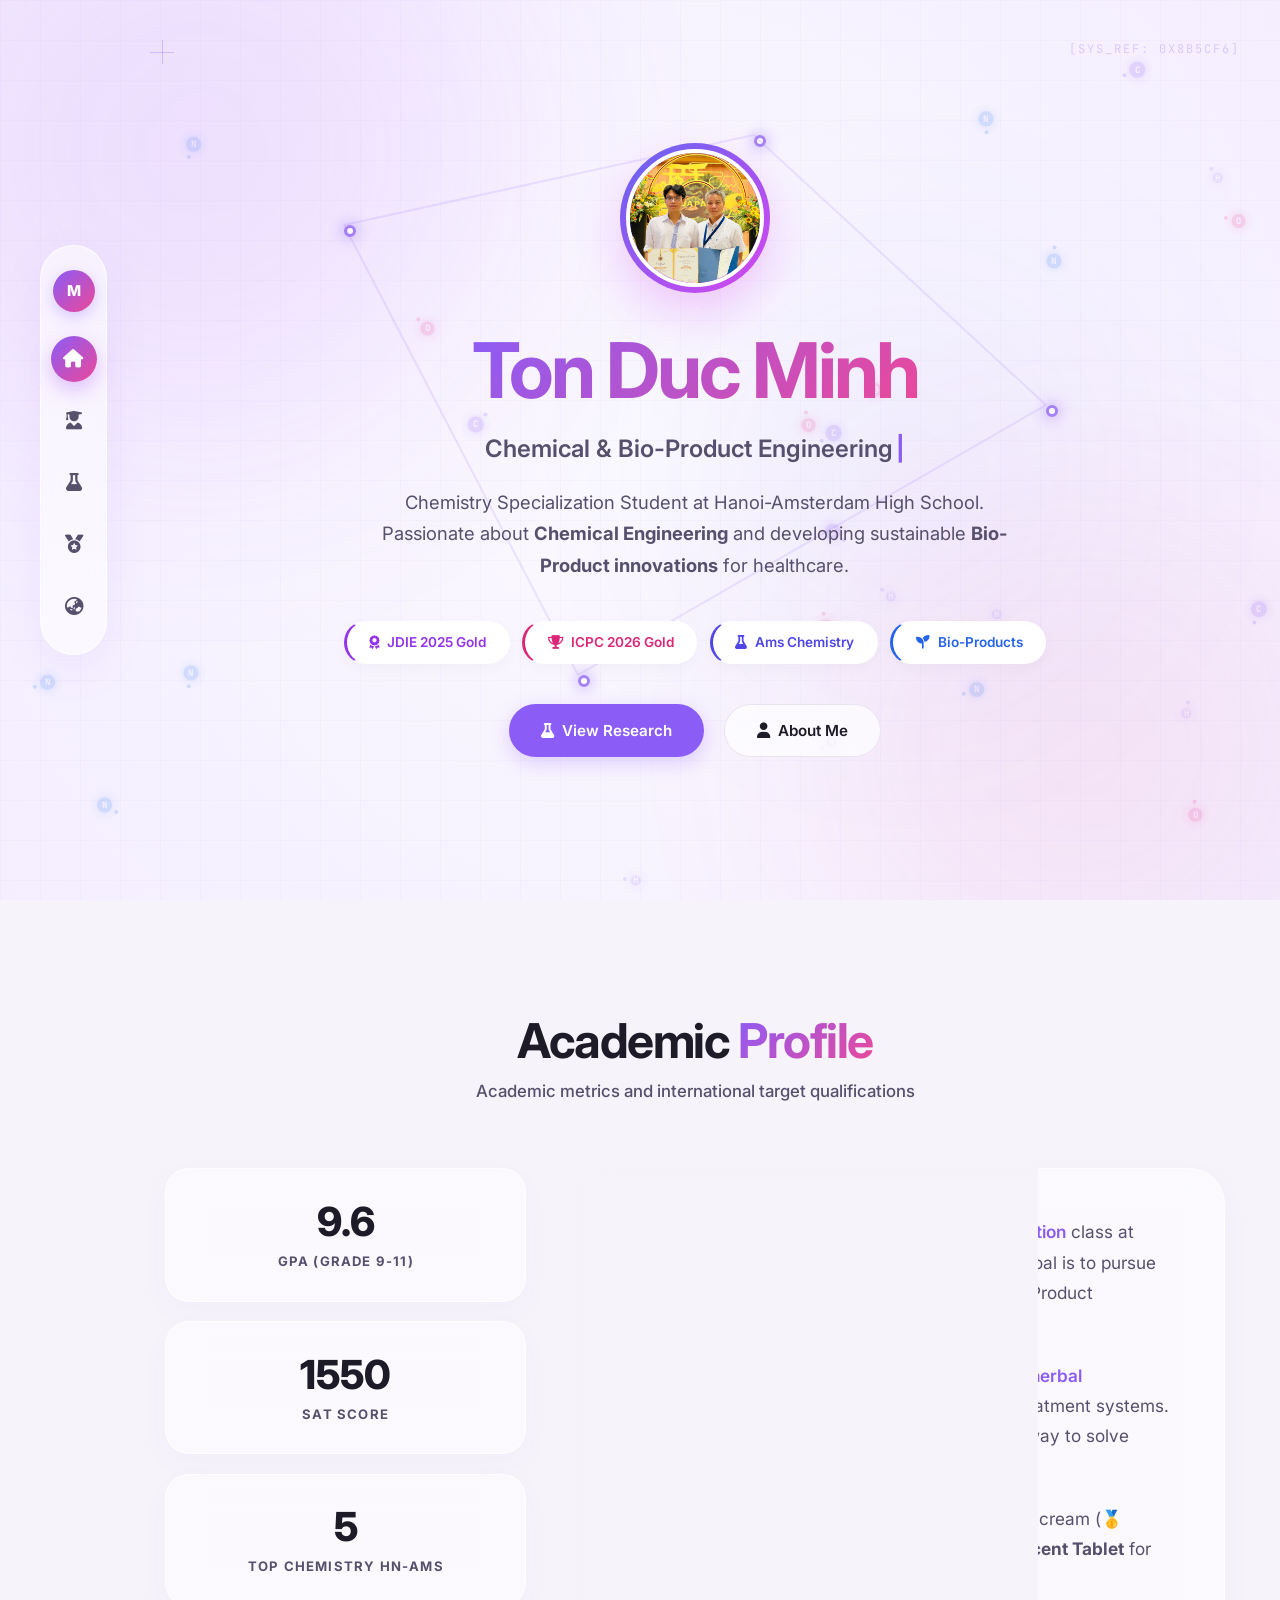
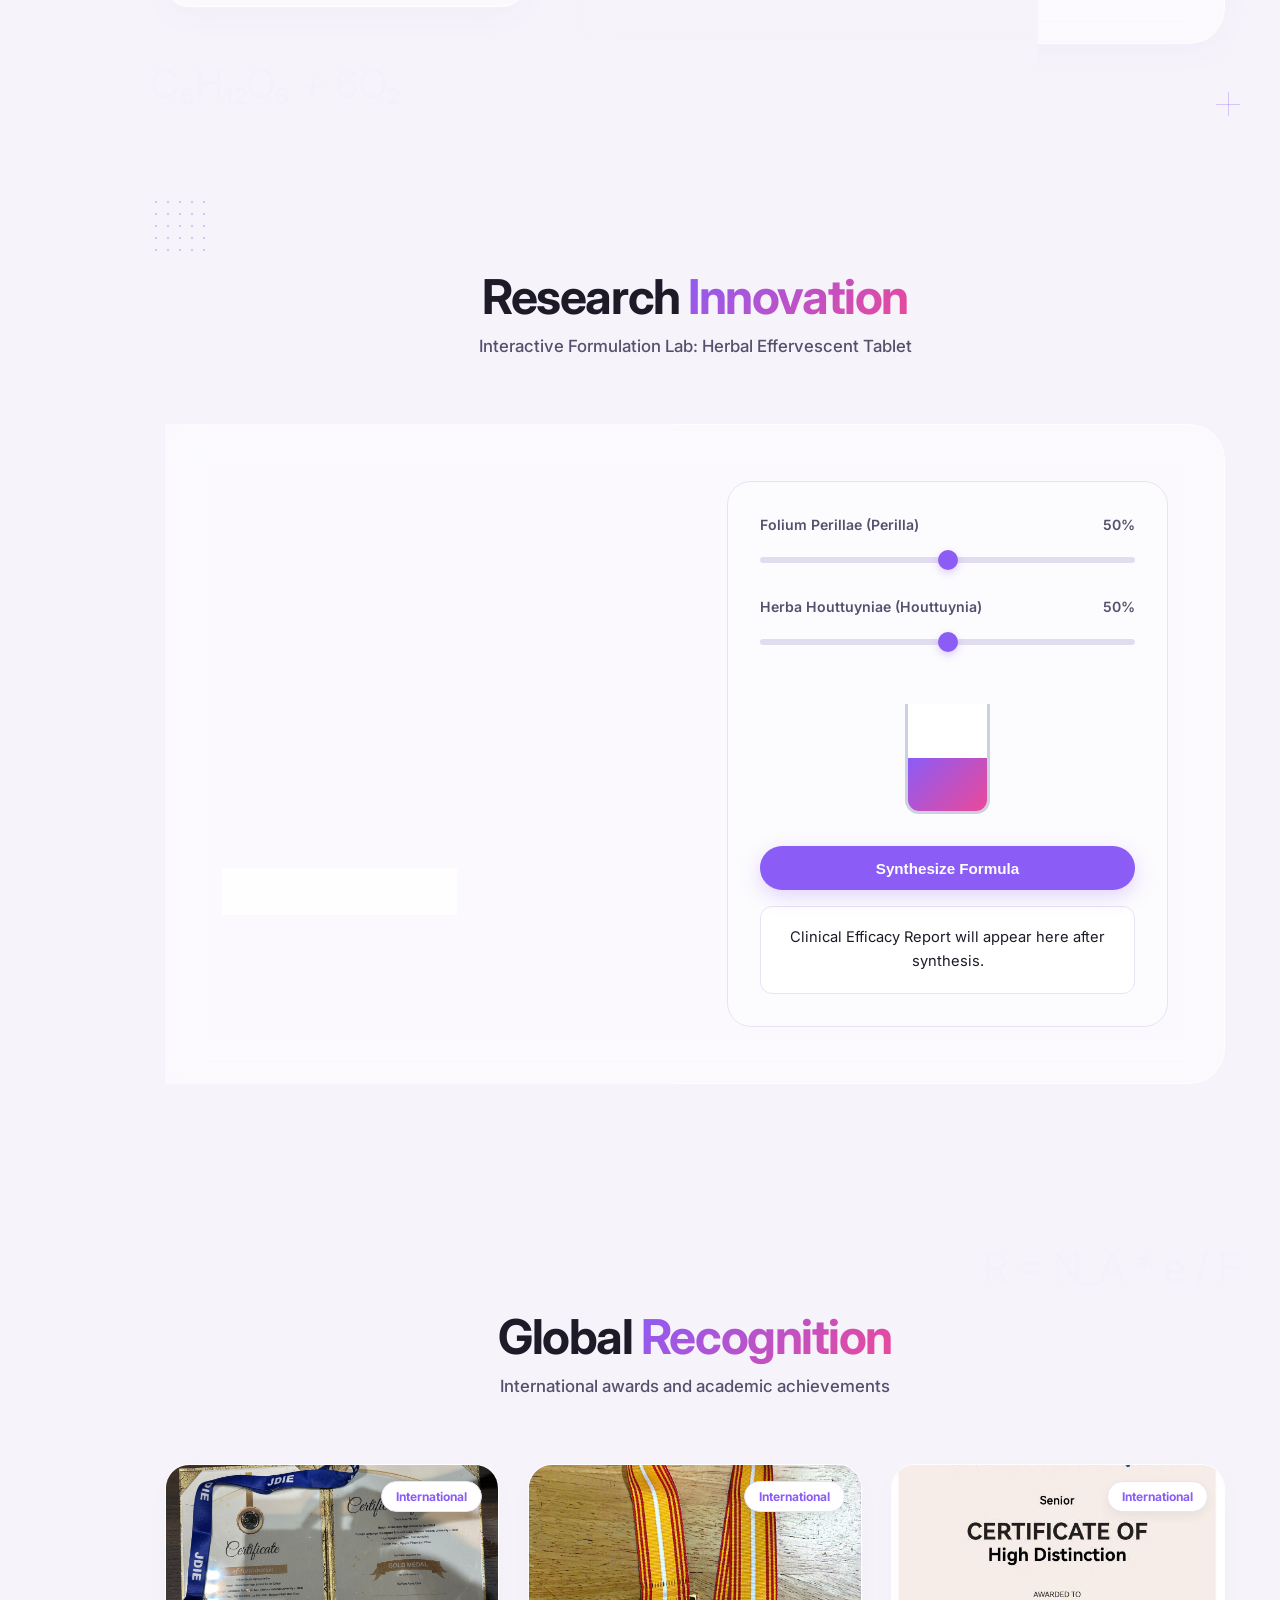
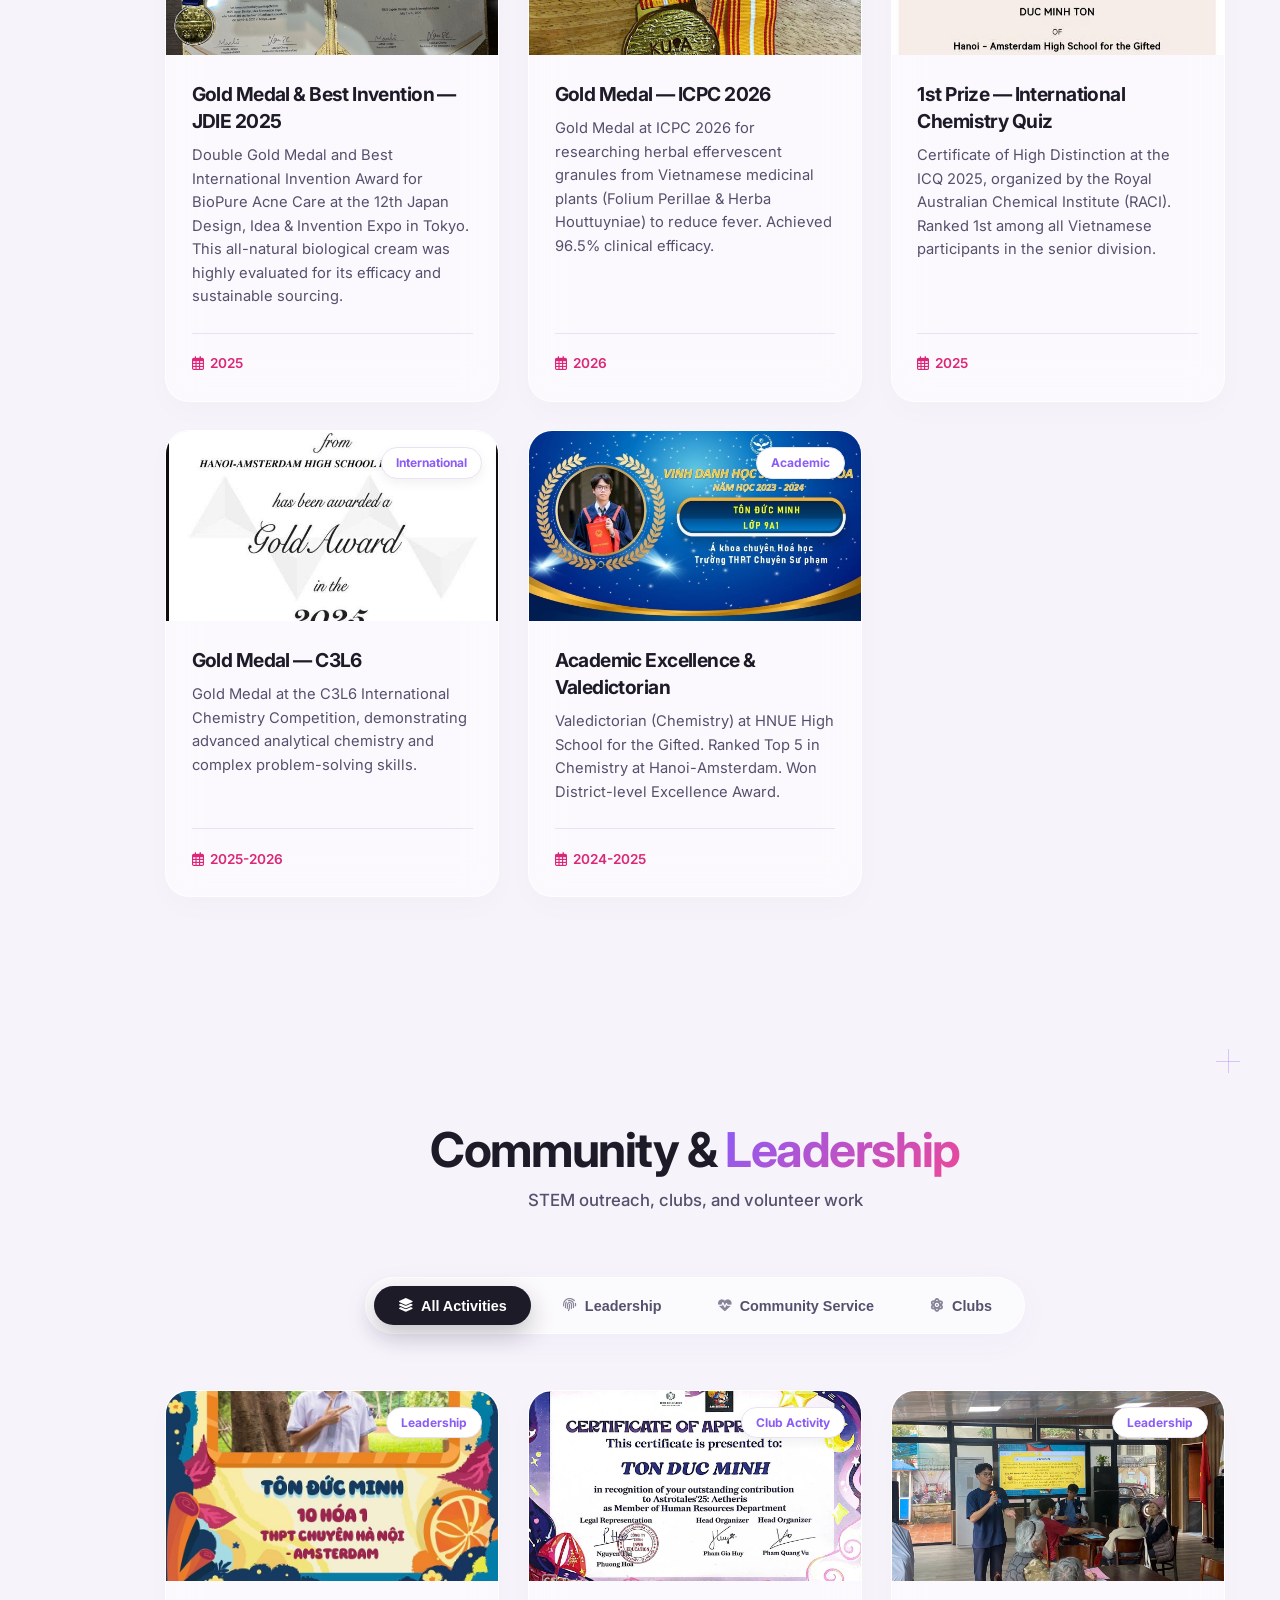
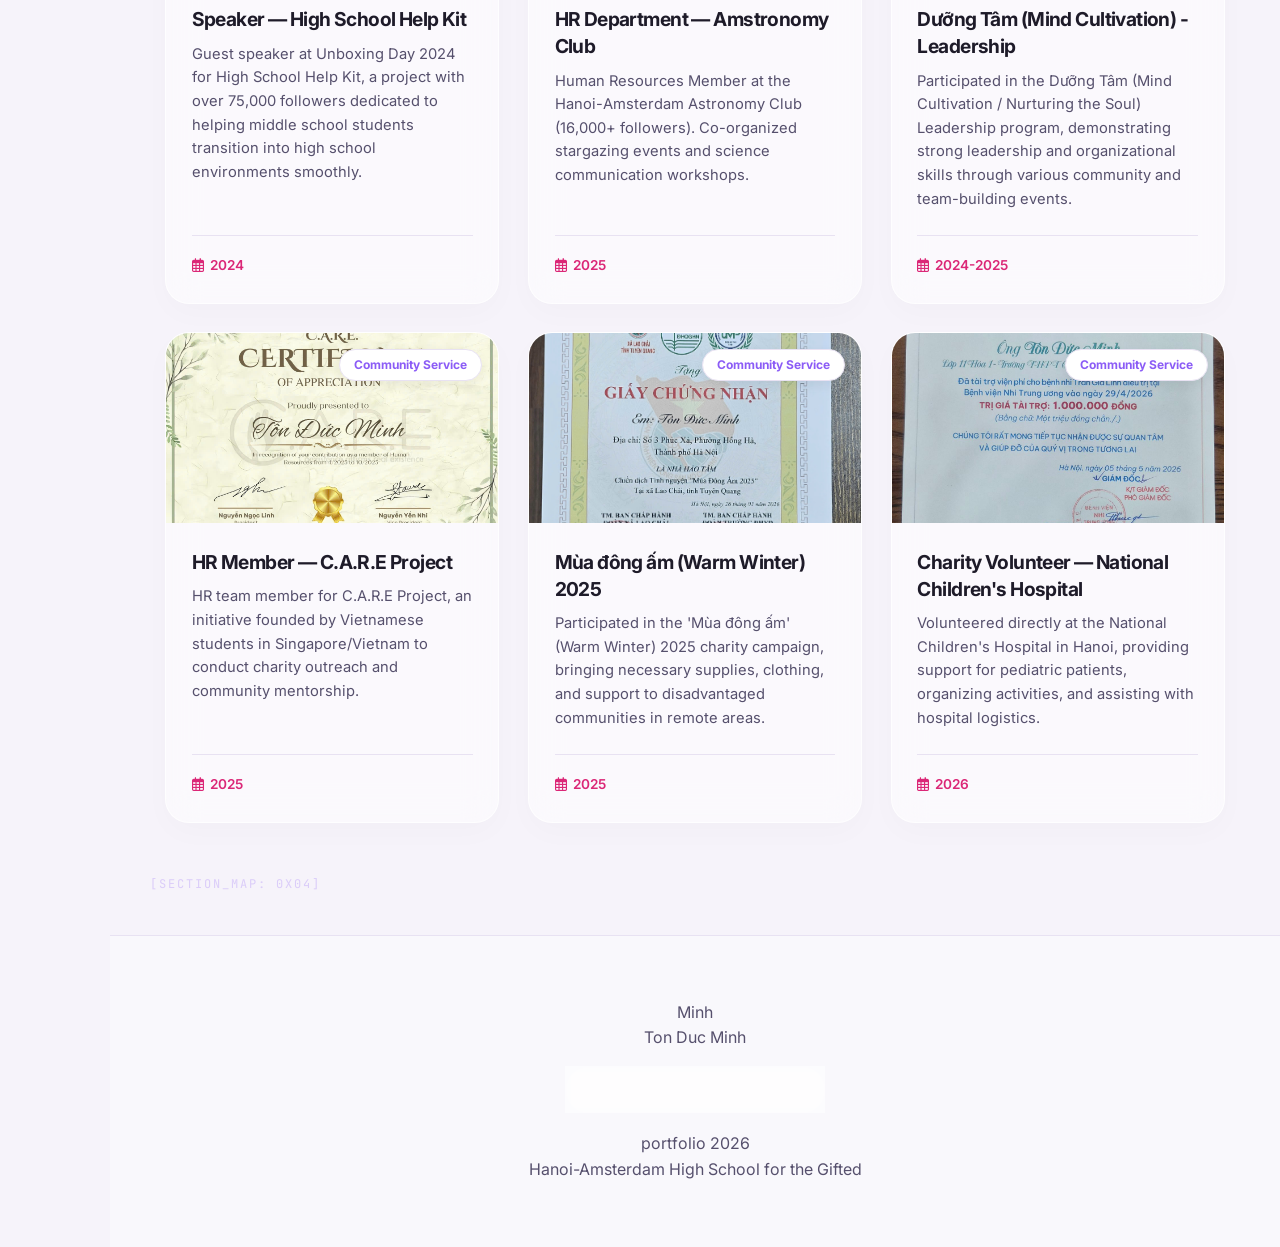
==== classic.html @ 10e67c57 "Rebuild as MinhOS 98: interactive retro-computer portfolio (BIOS boot, draggable windows, DOS termin" ====
<!DOCTYPE html>
<html lang="en">
<head>
    <meta charset="UTF-8">
    <meta name="viewport" content="width=device-width, initial-scale=1.0">
    <title>Duc Minh Ton — Chemical Engineering & Bio-Products</title>
    <meta name="description" content="Portfolio of Ton Duc Minh - JDIE 2025 Double Gold Medalist, ICPC 2026 Gold Medalist, and Chemical Engineering researcher.">
    
    <link rel="stylesheet" href="style.css">
    <link rel="stylesheet" href="https://cdnjs.cloudflare.com/ajax/libs/font-awesome/6.5.0/css/all.min.css">
    <link rel="stylesheet" href="https://cdn.jsdelivr.net/npm/swiper@11/swiper-bundle.min.css">
</head>
<body>

    <!-- Loading Screen -->
    <div id="loader" class="loader">
        <div class="loader-content">
            <div class="loader-logo">M</div>
            <div class="loader-text">TON DUC MINH</div>
            <div class="loader-bar"><div class="loader-progress"></div></div>
        </div>
    </div>

    <!-- Ambient Color Orbs Background -->
    <div class="particle-bg">
        <canvas id="chemical-canvas" style="position: absolute; inset: 0; width: 100%; height: 100%; opacity: 0.20; pointer-events: none;"></canvas>
        <div class="orb orb-1"></div>
        <div class="orb orb-2"></div>
        <div class="orb orb-3"></div>
        <div class="cyber-grid-overlay"></div>
    </div>

    <!-- Floating Vertical Sidebar Navigation -->
    <nav class="sidebar" id="sidebar">
        <div class="sidebar-logo">M</div>
        <div class="nav-links">
            <a href="#hero" class="nav-item active" data-tooltip="Home"><i class="fas fa-home"></i></a>
            <a href="#about" class="nav-item" data-tooltip="About"><i class="fas fa-user-graduate"></i></a>
            <a href="#research" class="nav-item" data-tooltip="Lab & Research"><i class="fas fa-flask"></i></a>
            <a href="#awards" class="nav-item" data-tooltip="Awards"><i class="fas fa-medal"></i></a>
            <a href="#activities" class="nav-item" data-tooltip="Activities"><i class="fas fa-globe-asia"></i></a>
        </div>
    </nav>

    <!-- Main Content Container -->
    <main class="main-content">

        <!-- Hero Section -->
        <section id="hero" class="hero">
            <!-- Sci-Fi Scientific Grid Deco -->
            <div class="sci-deco-element target-crosshair top-left"></div>
            <div class="sci-deco-element data-string top-right">[SYS_REF: 0X8B5CF6]</div>
            
            <div class="chemical-nodes">
                <div class="c-node cn-1"></div>
                <div class="c-node cn-2"></div>
                <div class="c-node cn-3"></div>
                <div class="c-node cn-4"></div>
                <svg class="c-lines">
                    <line class="l-1" x1="20%" y1="25%" x2="55%" y2="15%"></line>
                    <line class="l-2" x1="55%" y1="15%" x2="80%" y2="45%"></line>
                    <line class="l-3" x1="80%" y1="45%" x2="40%" y2="75%"></line>
                    <line class="l-4" x1="40%" y1="75%" x2="20%" y2="25%"></line>
                </svg>
            </div>

            <div class="hero-content">
                <div class="hero-avatar-wrap">
                    <div class="hero-avatar">
                        <img src="assets/images/jdie-personal.jpg" alt="Duc Minh Ton">
                    </div>
                </div>
                
                <h1 class="hero-title"> <span class="gradient-text">Ton Duc Minh</span></h1>
                
                <div class="typewriter-box">
                    <span id="typewriter-text" class="type-text"></span><span class="cursor">|</span>
                </div>
                
                <p class="hero-desc">
                    Chemistry Specialization Student at Hanoi-Amsterdam High School. 
                    Passionate about <strong>Chemical Engineering</strong> and developing sustainable <strong>Bio-Product innovations</strong> for healthcare.
                </p>
                
                <div class="hero-badges">
                    <span class="badge-pill b-purple"><i class="fas fa-award"></i> JDIE 2025 Gold</span>
                    <span class="badge-pill b-pink"><i class="fas fa-trophy"></i> ICPC 2026 Gold</span>
                    <span class="badge-pill b-indigo"><i class="fas fa-flask"></i> Ams Chemistry</span>
                    <span class="badge-pill b-blue"><i class="fas fa-seedling"></i> Bio-Products</span>
                </div>

                <div class="hero-buttons">
                    <a href="#research" class="btn btn-primary"><i class="fas fa-flask"></i> View Research</a>
                    <a href="#about" class="btn btn-outline"><i class="fas fa-user"></i> About Me</a>
                </div>
            </div>
        </section>

        <!-- About Section -->
        <section id="about" class="section">
            <div class="sci-deco-element formula-bg bottom-left">C₆H₁₂O₆ + 6O₂</div>
            <div class="sci-deco-element target-crosshair bottom-right"></div>

            <div class="container">
                <h2 class="section-title reveal">Academic <span class="gradient-text">Profile</span></h2>
                <p class="section-subtitle reveal">Academic metrics and international target qualifications</p>
                
                <div class="about-grid">
                    <div class="stats-col">
                        <div class="stat-card reveal-stagger">
                            <div class="stat-value"><span class="counter-val" data-target="9.6">0.0</span></div>
                            <div class="stat-label">GPA (Grade 9-11)</div>
                        </div>
                        <div class="stat-card reveal-stagger">
                            <div class="stat-value"><span class="counter-val" data-target="1550">0</span></div>
                            <div class="stat-label">SAT Score</div>
                        </div>
                        <div class="stat-card reveal-stagger">
                            <div class="stat-value"><span class="counter-val" data-target="5">0</span></div>
                            <div class="stat-label">Top Chemistry HN-Ams</div>
                        </div>
                    </div>
                    
                    <div class="about-content reveal">
                        <p>
                            I am currently studying in the <span class="highlight">Chemistry Specialization</span> class at Hanoi-Amsterdam High School for the Gifted. My goal is to pursue higher education in Chemical Engineering and Bio-Product Engineering.
                        </p>
                        <p>
                            My core research focus is on synthesizing <span class="highlight">natural herbal pharmaceuticals</span> and developing environmental treatment systems. I believe that applied chemistry is the most direct way to solve modern healthcare challenges.
                        </p>
                        <p>
                            I am the lead researcher of the <strong>BioPure Acne Care</strong> cream (🥇 Double Gold at JDIE 2025) and an <strong>Herbal Effervescent Tablet</strong> for fever reduction (🥇 Gold at ICPC 2026).
                        </p>
                    </div>
                </div>
            </div>
        </section>

        <!-- Research Lab Section -->
        <section id="research" class="section">
            <div class="sci-deco-element matrix-grid top-left"></div>
            
            <div class="container">
                <h2 class="section-title reveal">Research <span class="gradient-text">Innovation</span></h2>
                <p class="section-subtitle reveal">Interactive Formulation Lab: Herbal Effervescent Tablet</p>
                
                <div class="lab-container reveal">
                    <div class="lab-info">
                        <div class="card-badge" style="position:static; display:inline-block; margin-bottom:1rem;">ICPC 2026 Gold Medal Project</div>
                        <h3>Folium Perillae & Herba Houttuyniae</h3>
                        <p>
                            This project focuses on the formulation and evaluation of herbal effervescent granules from Vietnamese medicinal plants as a sustainable, eco-friendly fever reducer.
                        </p>
                        <button class="btn btn-outline" onclick="openModal('icpc_2026')" style="margin-top:1rem;">
                            <i class="fas fa-file-alt"></i> View Documentation
                        </button>
                    </div>
                    
                    <div class="lab-widget">
                        <div class="lab-slider">
                            <label>Folium Perillae (Perilla) <span><span id="val-perilla">50</span>%</span></label>
                            <input type="range" id="slide-perilla" min="10" max="90" value="50">
                        </div>
                        <div class="lab-slider">
                            <label>Herba Houttuyniae (Houttuynia) <span><span id="val-houttuynia">50</span>%</span></label>
                            <input type="range" id="slide-houttuynia" min="10" max="90" value="50">
                        </div>
                        
                        <div class="beaker-wrap">
                            <div class="beaker">
                                <div class="liquid" id="beaker-fluid"></div>
                                <div class="bubbles" id="fever-bubbles"></div>
                            </div>
                        </div>
                        
                        <button class="btn btn-primary" style="width:100%; justify-content:center; margin-bottom:1rem;" onclick="triggerEffervescent()">
                            Synthesize Formula
                        </button>
                        
                        <div class="lab-result" id="efficacy-output">
                            Clinical Efficacy Report will appear here after synthesis.
                        </div>
                    </div>
                </div>
            </div>
        </section>

        <!-- Awards Section -->
        <section id="awards" class="section">
            <div class="sci-deco-element formula-bg top-right">R = N_A * e / F</div>
            
            <div class="container">
                <h2 class="section-title reveal">Global <span class="gradient-text">Recognition</span></h2>
                <p class="section-subtitle reveal">International awards and academic achievements</p>
                
                <div class="grid-cards" id="awards-grid">
                    <!-- Populated by JS -->
                </div>
            </div>
        </section>

        <!-- Activities Section -->
        <section id="activities" class="section">
            <div class="sci-deco-element target-crosshair top-right"></div>
            <div class="sci-deco-element data-string bottom-left">[SECTION_MAP: 0X04]</div>

            <div class="container">
                <h2 class="section-title reveal">Community & <span class="gradient-text">Leadership</span></h2>
                <p class="section-subtitle reveal">STEM outreach, clubs, and volunteer work</p>
                
                <!-- Fixed & Enhanced Glassmorphic Horizontal Filter Tabs -->
                <div class="filter-tabs-container reveal">
                    <div class="filter-tabs">
                        <button class="filter-btn active" data-filter="all"><i class="fas fa-layer-group"></i> All Activities</button>
                        <button class="filter-btn" data-filter="Leadership"><i class="fas fa-fingerprint"></i> Leadership</button>
                        <button class="filter-btn" data-filter="Community Service"><i class="fas fa-heartbeat"></i> Community Service</button>
                        <button class="filter-btn" data-filter="Club Activity"><i class="fas fa-atom"></i> Clubs</button>
                    </div>
                </div>
                
                <div class="grid-cards" id="activities-grid">
                    <!-- Populated by JS -->
                </div>
            </div>
        </section>

        <!-- Footer -->
        <footer class="footer reveal">
            <div class="container">
                <div class="logo" style="justify-content:center; margin-bottom:1rem;">
                    <div class="logo-icon">Minh</div>
                    Ton Duc Minh
                </div>
                <p class="footer-email">
                    <a href="mailto:tonminhbear@gmail.com">
                        <i class="fas fa-envelope"></i> tonminhbear@gmail.com
                    </a>
                </p>
                <p>portfolio 2026</p>
                <p>Hanoi-Amsterdam High School for the Gifted</p>
            </div>
        </footer>
    </main>

    <!-- Universal Modal System -->
    <div class="modal-overlay" id="mainModal" aria-hidden="true" role="dialog">
        <div class="modal-content">
            <div class="modal-header">
                <div class="card-badge" id="modalBadge" style="position:static; margin:0;">Category</div>
                <button class="modal-close" aria-label="Close modal">&times;</button>
            </div>
            <div class="modal-body">
                <div class="modal-media" id="modalMedia"></div>
                <div class="modal-info">
                    <h3 id="modalTitle">Title</h3>
                    <p style="color:var(--accent); font-weight:600; margin-bottom:1rem; font-size:0.9rem;" id="modalDate"></p>
                    <div id="modalDesc"></div>
                </div>
            </div>
        </div>
    </div>

    <!-- Lightbox System -->
    <div class="lightbox-overlay" id="lightbox" aria-hidden="true">
        <button class="lightbox-close">&times;</button>
        <img src="" alt="Fullscreen view" class="lightbox-img" id="lightboxImg">
    </div>

    <!-- Scripts -->
    <script src="https://cdn.jsdelivr.net/npm/swiper@11/swiper-bundle.min.js"></script>
    <script src="script.js"></script>
</body>
</html>
---- style.css ----
@import url('https://fonts.googleapis.com/css2?family=Inter:wght@300;400;500;600;700;800&family=JetBrains+Mono:wght@400;500&display=swap');

:root {
    --bg-primary: #f6f3fa; 
    --bg-secondary: #ffffff;
    --bg-glass: rgba(255, 255, 255, 0.5);
    --border-glass: rgba(255, 255, 255, 0.7);
    --border-color: #e8e2f2;
    --border-hover: #cbb9ea;
    
    --text-primary: #1e1b29; 
    --text-secondary: #56506d; 
    --text-muted: #9c95b3; 
    
    --accent: #8b5cf6; 
    --accent-glow: rgba(139, 92, 246, 0.15);
    --accent-gradient: linear-gradient(135deg, #8b5cf6, #ec4899); 
    --avatar-gradient: linear-gradient(135deg, #6366f1, #d946ef);
    
    --radius-sm: 12px;
    --radius-md: 24px;
    --radius-lg: 36px;
    --radius-pill: 50px;
    
    --transition: all 0.4s cubic-bezier(0.25, 1, 0.5, 1);
}

/* Base Reset */
* { margin: 0; padding: 0; box-sizing: border-box; }
html { scroll-behavior: smooth; font-size: 16px; }
body {
    font-family: 'Inter', sans-serif;
    background-color: var(--bg-primary);
    color: var(--text-primary);
    line-height: 1.6;
    overflow-x: hidden;
    -webkit-font-smoothing: antialiased;
}

/* Typography */
h1, h2, h3, h4 { font-weight: 700; line-height: 1.2; letter-spacing: -0.03em; }
.gradient-text {
    background: var(--accent-gradient);
    -webkit-background-clip: text;
    -webkit-text-fill-color: transparent;
    background-clip: text;
}

/* Loading Screen */
.loader {
    position: fixed; inset: 0; background: #fdfbff; z-index: 10000;
    display: flex; align-items: center; justify-content: center;
}
.loader.hide { opacity: 0; visibility: hidden; transition: opacity 0.6s, visibility 0.6s; }
.loader-content { text-align: center; }
.loader-logo { font-size: 3.5rem; font-weight: 800; background: var(--accent-gradient); -webkit-background-clip: text; -webkit-text-fill-color: transparent; margin-bottom: 0.5rem; animation: pulse 2s infinite ease-in-out; }
.loader-text { font-family: 'JetBrains Mono', monospace; font-size: 0.8rem; color: var(--text-muted); letter-spacing: 3px; margin-bottom: 1.5rem; }
.loader-bar { width: 180px; height: 3px; background: #e2e8f0; border-radius: 4px; overflow: hidden; margin: 0 auto; }
.loader-progress { width: 0%; height: 100%; background: var(--accent-gradient); animation: loadProgress 1.2s cubic-bezier(0.4, 0, 0.2, 1) forwards; }
@keyframes loadProgress { 0% { width: 0%; } 100% { width: 100%; } }
@keyframes pulse { 0%, 100% { transform: scale(1); opacity: 1; } 50% { transform: scale(0.95); opacity: 0.6; } }

/* Ambient Color Orbs Background + Grid */
.particle-bg { position: fixed; inset: 0; z-index: 0; pointer-events: none; overflow: hidden; background: radial-gradient(circle at 50% 50%, #fbf9ff 0%, #f4eeff 100%); }
.orb { position: absolute; border-radius: 50%; filter: blur(130px); opacity: 0.45; animation: floatOrb 25s infinite ease-in-out alternate; }
.orb-1 { width: 600px; height: 600px; background: rgba(168, 85, 247, 0.25); top: -150px; left: -100px; }
.orb-2 { width: 500px; height: 500px; background: rgba(236, 72, 153, 0.2); bottom: -100px; right: -50px; animation-delay: -6s; }
.orb-3 { width: 400px; height: 400px; background: rgba(99, 102, 241, 0.15); top: 30%; left: 55%; animation-delay: -12s; }
.cyber-grid-overlay {
    position: absolute; inset: 0;
    background-image: linear-gradient(rgba(139, 92, 246, 0.03) 1px, transparent 1px), linear-gradient(90deg, rgba(139, 92, 246, 0.03) 1px, transparent 1px);
    background-size: 40px 40px;
}
@keyframes floatOrb { 0% { transform: translate(0, 0) scale(1); } 100% { transform: translate(80px, 100px) scale(1.1); } }

/* Scientific Graphic Decorations */
.sci-deco-element {
    position: absolute; font-family: 'JetBrains Mono', monospace; font-size: 0.75rem;
    color: rgba(139, 92, 246, 0.25); pointer-events: none; z-index: 1; user-select: none;
}
.target-crosshair { width: 24px; height: 24px; }
.target-crosshair::before, .target-crosshair::after {
    content: ''; position: absolute; background: rgba(139, 92, 246, 0.3);
}
.target-crosshair::before { top: 12px; left: 0; width: 100%; height: 1px; }
.target-crosshair::after { left: 12px; top: 0; width: 1px; height: 100%; }

.top-left { top: 2.5rem; left: 2.5rem; }
.top-right { top: 2.5rem; right: 2.5rem; }
.bottom-left { bottom: 2.5rem; left: 2.5rem; }
.bottom-right { bottom: 2.5rem; right: 2.5rem; }

.data-string { letter-spacing: 2px; }
.formula-bg { font-size: 2.5rem; font-weight: 400; opacity: 0.05; font-family: 'Inter', sans-serif; }

.matrix-grid {
    width: 60px; height: 60px;
    background-image: radial-gradient(rgba(139, 92, 246, 0.3) 1.5px, transparent 1.5px);
    background-size: 12px 12px;
}

/* Layout Setup */
.main-content { margin-left: 110px; min-height: 100vh; position: relative; z-index: 1; }
.container { max-width: 1140px; margin: 0 auto; padding: 0 2.5rem; position: relative; z-index: 5; }
.section { padding: 7rem 0; position: relative; }
.section-title { font-size: clamp(2.2rem, 4vw, 3rem); margin-bottom: 0.5rem; text-align: center; color: var(--text-primary); }
.section-subtitle { font-size: 1.05rem; color: var(--text-secondary); text-align: center; margin-bottom: 4rem; font-weight: 500; }

/* Premium Vertical Sidebar Navigation */
.sidebar {
    position: fixed; top: 50%; left: 2.5rem;
    transform: translateY(-50%);
    background: rgba(255, 255, 255, 0.55);
    backdrop-filter: blur(20px); -webkit-backdrop-filter: blur(20px);
    border: 1px solid var(--border-glass);
    border-radius: var(--radius-pill);
    padding: 1.5rem 0.6rem;
    display: flex; flex-direction: column; align-items: center; gap: 1.5rem;
    box-shadow: 0 15px 45px rgba(139, 92, 246, 0.08);
    z-index: 1000; transition: var(--transition);
}
.sidebar-logo {
    width: 42px; height: 42px; background: var(--accent-gradient);
    border-radius: 50%; display: flex; align-items: center; justify-content: center;
    font-size: 15px; font-weight: 800; color: #fff;
    box-shadow: 0 5px 15px rgba(139, 92, 246, 0.3);
}
.sidebar .nav-links { display: flex; flex-direction: column; gap: 1rem; position: relative; }
.nav-item {
    width: 46px; height: 46px; display: flex; align-items: center; justify-content: center;
    border-radius: 50%; color: var(--text-secondary); text-decoration: none;
    font-size: 1.15rem; transition: var(--transition); position: relative;
}
.nav-item:hover { color: var(--accent); background: rgba(255,255,255,0.7); transform: translateY(-2px); }
.nav-item.active {
    background: var(--accent-gradient); color: #ffffff;
    box-shadow: 0 8px 20px rgba(168, 85, 247, 0.35);
}
.nav-item::after {
    content: attr(data-tooltip); position: absolute; left: 65px;
    background: var(--text-primary); color: #fff; padding: 5px 12px;
    border-radius: 8px; font-size: 0.75rem; font-weight: 600; opacity: 0;
    pointer-events: none; transition: opacity 0.3s, transform 0.3s;
    transform: translateX(-10px); white-space: nowrap;
}
.nav-item:hover::after { opacity: 1; transform: translateX(0); }

/* Ripple Micro-Interaction */
.ripple {
    position: absolute; border-radius: 50%; transform: scale(0);
    animation: ripple 0.6s linear; background: rgba(139, 92, 246, 0.25); pointer-events: none;
}
@keyframes ripple { to { transform: scale(4); opacity: 0; } }

/* Hero Area Layout */
.hero {
    min-height: 100vh; display: flex; align-items: center; justify-content: center;
    position: relative; overflow: hidden; padding: 2rem 0;
}
.hero-content { position: relative; z-index: 10; text-align: center; max-width: 820px; }

/* Avatar Design */
.hero-avatar-wrap { width: 150px; height: 150px; margin: 0 auto 2rem; position: relative; animation: floatAvatar 6s ease-in-out infinite; }
.hero-avatar {
    width: 100%; height: 100%; border-radius: 50%; padding: 6px; background: var(--avatar-gradient);
    box-shadow: 0 20px 45px rgba(217, 70, 239, 0.25); transform-style: preserve-3d; transition: transform 0.2s, box-shadow 0.2s;
}
.hero-avatar img { width: 100%; height: 100%; border-radius: 50%; object-fit: cover; border: 4px solid #fff; pointer-events: none; }
@keyframes floatAvatar { 0%, 100% { transform: translateY(0); } 50% { transform: translateY(-12px); } }

.hero-title { font-size: clamp(3rem, 6vw, 4.8rem); margin-bottom: 0.8rem; letter-spacing: -0.04em; color: var(--text-primary); }

/* Typewriter Visual Box */
.typewriter-box { font-size: clamp(1.2rem, 2.5vw, 1.5rem); font-weight: 600; color: var(--text-secondary); margin-bottom: 1.2rem; min-height: 35px; }
.cursor { display: inline-block; margin-left: 3px; color: var(--accent); font-weight: 700; animation: blink-cur 0.9s step-end infinite; }
@keyframes blink-cur { 50% { opacity: 0; } }

.hero-desc { font-size: 1.15rem; color: var(--text-secondary); margin-bottom: 2.5rem; max-width: 640px; margin-left: auto; margin-right: auto; line-height: 1.7; }

/* Badges Systems */
.hero-badges { display: flex; gap: 0.8rem; justify-content: center; flex-wrap: wrap; margin-bottom: 2.5rem; }
.badge-pill {
    padding: 0.6rem 1.4rem; border-radius: var(--radius-pill); font-size: 0.85rem; font-weight: 600;
    display: inline-flex; align-items: center; gap: 8px; box-shadow: 0 4px 15px rgba(0,0,0,0.03);
    background: #ffffff; border: 1px solid rgba(255,255,255,0.8); transition: var(--transition);
}
.badge-pill:hover { transform: translateY(-4px); box-shadow: 0 12px 24px rgba(139, 92, 246, 0.12); }
.b-purple { color: #9333ea; border-left: 3px solid #9333ea; }
.b-pink { color: #db2777; border-left: 3px solid #db2777; }
.b-indigo { color: #4f46e5; border-left: 3px solid #4f46e5; }
.b-blue { color: #2563eb; border-left: 3px solid #2563eb; }

/* Action Control Buttons */
.hero-buttons { display: flex; gap: 1.2rem; justify-content: center; flex-wrap: wrap; }
.btn {
    display: inline-flex; align-items: center; gap: 8px; padding: 0.85rem 2rem;
    border-radius: var(--radius-pill); font-weight: 600; font-size: 0.95rem; cursor: pointer;
    transition: transform 0.4s cubic-bezier(0.175, 0.885, 0.32, 1.275), box-shadow 0.4s, background 0.4s;
    text-decoration: none; position: relative; overflow: hidden;
}
.btn-primary { background: var(--accent); color: #ffffff; border: none; box-shadow: 0 6px 20px rgba(139, 92, 246, 0.25); }
.btn-primary:hover { transform: scale(1.04); box-shadow: 0 12px 30px rgba(139, 92, 246, 0.4); background: #7c3aed; }
.btn-outline { background: rgba(255,255,255,0.7); color: var(--text-primary); border: 1px solid var(--border-color); backdrop-filter: blur(5px); }
.btn-outline:hover { background: #ffffff; border-color: var(--accent); color: var(--accent); transform: scale(1.04); box-shadow: 0 12px 25px rgba(0,0,0,0.04); }

/* Molecular Nodes Background */
.chemical-nodes { position: absolute; inset: 0; pointer-events: none; z-index: 1; opacity: 0.75; }
.c-node { position: absolute; width: 12px; height: 12px; border-radius: 50%; background: #ffffff; border: 3px solid var(--accent); box-shadow: 0 0 15px var(--accent); animation: pulseNode 4s infinite alternate; }
.cn-1 { top: 25%; left: 20%; }
.cn-2 { top: 15%; left: 55%; animation-delay: 1s; }
.cn-3 { top: 45%; left: 80%; animation-delay: 2s; }
.cn-4 { top: 75%; left: 40%; animation-delay: 3s; }
.c-lines { position: absolute; inset: 0; width: 100%; height: 100%; stroke: rgba(139, 92, 246, 0.18); stroke-width: 2; fill: none; }
@keyframes pulseNode { 0% { transform: scale(1); opacity: 0.6; } 100% { transform: scale(1.4); opacity: 1; } }

/* Entrance Animations */
.hero-content > * { opacity: 0; transform: translateY(35px); filter: blur(5px); transition: all 0.8s cubic-bezier(0.25, 1, 0.5, 1); }
.hero.play-animation .hero-avatar-wrap { opacity: 1; transform: translateY(0); filter: blur(0); transition-delay: 0.1s; }
.hero.play-animation .hero-title { opacity: 1; transform: translateY(0); filter: blur(0); transition-delay: 0.25s; }
.hero.play-animation .typewriter-box { opacity: 1; transform: translateY(0); filter: blur(0); transition-delay: 0.35s; }
.hero.play-animation .hero-desc { opacity: 1; transform: translateY(0); filter: blur(0); transition-delay: 0.45s; }
.hero.play-animation .hero-badges { opacity: 1; transform: translateY(0); filter: blur(0); transition-delay: 0.55s; }
.hero.play-animation .hero-buttons { opacity: 1; transform: translateY(0); filter: blur(0); transition-delay: 0.65s; }

/* Academic Profile Area */
.about-grid { display: grid; grid-template-columns: 1fr 1.8fr; gap: 3rem; align-items: start; }
.stats-col { display: flex; flex-direction: column; gap: 1.2rem; }
.stat-card {
    background: var(--bg-glass); border: 1px solid var(--border-glass); backdrop-filter: blur(16px); -webkit-backdrop-filter: blur(16px);
    border-radius: var(--radius-md); padding: 1.8rem; text-align: center;
    box-shadow: 0 10px 30px rgba(139, 92, 246, 0.03); transition: var(--transition);
}
.stat-card:hover { border-color: var(--border-hover); transform: translateY(-5px); box-shadow: 0 15px 35px rgba(139, 92, 246, 0.08); }
.stat-value { font-size: 2.5rem; font-weight: 800; color: var(--text-primary); line-height: 1.2; margin-bottom: 0.3rem; }
.stat-label { font-size: 0.82rem; color: var(--text-secondary); font-weight: 700; text-transform: uppercase; letter-spacing: 1.2px; }

.about-content {
    background: var(--bg-glass); border: 1px solid var(--border-glass); backdrop-filter: blur(16px); -webkit-backdrop-filter: blur(16px);
    border-radius: var(--radius-lg); padding: 3rem; box-shadow: 0 10px 30px rgba(139, 92, 246, 0.03);
}
.about-content p { color: var(--text-secondary); margin-bottom: 1.4rem; font-size: 1.08rem; line-height: 1.75; }
.about-content p:last-child { margin-bottom: 0; }
.highlight { color: var(--accent); font-weight: 600; }

/* FIXED & UPGRADED HORIZONTAL FILTER TABS */
.filter-tabs-container {
    width: 100%; display: flex; justify-content: center; margin-bottom: 3.5rem;
}
.filter-tabs {
    display: inline-flex; justify-content: center; align-items: center; gap: 0.5rem;
    padding: 0.5rem; background: rgba(255, 255, 255, 0.6);
    border-radius: var(--radius-pill); border: 1px solid var(--border-glass);
    backdrop-filter: blur(20px); -webkit-backdrop-filter: blur(20px);
    box-shadow: 0 8px 32px rgba(139, 92, 246, 0.04);
}
.filter-btn {
    background: transparent; border: none; color: var(--text-secondary);
    padding: 0.7rem 1.5rem; border-radius: var(--radius-pill); font-size: 0.9rem;
    font-weight: 600; cursor: pointer; transition: var(--transition);
    display: flex; align-items: center; gap: 8px; white-space: nowrap;
}
.filter-btn i { font-size: 0.85rem; opacity: 0.7; transition: transform 0.3s; }
.filter-btn:hover { color: var(--accent); background: rgba(255, 255, 255, 0.8); }
.filter-btn:hover i { transform: rotate(15deg); }

/* Active State matching image layout flawlessly */
.filter-btn.active {
    background: #1e1b29; color: #ffffff;
    box-shadow: 0 10px 25px rgba(30, 27, 41, 0.25);
}
.filter-btn.active i { opacity: 1; }

/* Grid Cards Layout */
.grid-cards { display: grid; grid-template-columns: repeat(3, 1fr); gap: 1.8rem; }
@media(max-width: 1100px) { .grid-cards { grid-template-columns: repeat(2, 1fr); } }
@media(max-width: 680px) { .grid-cards { grid-template-columns: 1fr; } }

.card {
    background: var(--bg-glass); border: 1px solid var(--border-glass); backdrop-filter: blur(16px); -webkit-backdrop-filter: blur(16px);
    border-radius: var(--radius-md); overflow: hidden; display: flex; flex-direction: column;
    box-shadow: 0 10px 30px rgba(0,0,0,0.02); transition: transform 0.4s cubic-bezier(0.16, 1, 0.3, 1), box-shadow 0.4s, border-color 0.3s;
}
.card:hover { border-color: var(--accent); transform: translateY(-8px); box-shadow: 0 20px 40px rgba(139, 92, 246, 0.12); }

.card-img-wrap { position: relative; width: 100%; height: 190px; background: #eae4f5; display: flex; align-items: center; justify-content: center; overflow: hidden; }
.card-img-wrap img { width: 100%; height: 100%; object-fit: cover; transition: transform 0.6s cubic-bezier(0.16, 1, 0.3, 1); }
.card:hover .card-img-wrap img { transform: scale(1.06); }

.card-overlay { position: absolute; inset: 0; background: rgba(253, 251, 255, 0.88); backdrop-filter: blur(3px); display: flex; align-items: center; justify-content: center; opacity: 0; transition: opacity 0.4s; z-index: 2; }
.card:hover .card-overlay { opacity: 1; }

.btn-view {
    background: var(--accent); color: #fff; border: none; padding: 11px 22px; border-radius: var(--radius-pill);
    font-weight: 600; font-size: 0.9rem; cursor: pointer; transform: translateY(20px); transition: transform 0.4s cubic-bezier(0.16, 1, 0.3, 1);
    pointer-events: none; box-shadow: 0 5px 15px rgba(139, 92, 246, 0.3); display: inline-flex; align-items: center; gap: 6px;
}
.card:hover .btn-view { transform: translateY(0); pointer-events: auto; }
.btn-view:hover { background: #7c3aed; }

.card-badge { position: absolute; top: 1rem; right: 1rem; background: #ffffff; color: var(--accent); padding: 5px 14px; border-radius: var(--radius-pill); font-size: 0.75rem; font-weight: 700; box-shadow: 0 4px 12px rgba(0,0,0,0.06); z-index: 3; border: 1px solid var(--border-color); }
.card-content { padding: 1.6rem; flex: 1; display: flex; flex-direction: column; }
.card-title { font-size: 1.2rem; margin-bottom: 0.6rem; color: var(--text-primary); line-height: 1.4; font-weight: 700; }
.card-desc { font-size: 0.92rem; color: var(--text-secondary); margin-bottom: 1.5rem; flex: 1; line-height: 1.6; }
.card-meta { display: flex; align-items: center; justify-content: space-between; margin-top: auto; padding-top: 1.2rem; border-top: 1px solid var(--border-color); }
.card-date { font-size: 0.85rem; color: #db2777; display: flex; align-items: center; gap: 6px; font-weight: 600; }

/* Interactive Chemical Lab Widget */
.lab-container {
    background: var(--bg-glass); border: 1px solid var(--border-glass); backdrop-filter: blur(16px); -webkit-backdrop-filter: blur(16px);
    border-radius: var(--radius-lg); padding: 3.5rem; display: grid; grid-template-columns: 1fr 1fr; gap: 4rem; align-items: center;
}
@media(max-width: 950px) { .lab-container { grid-template-columns: 1fr; gap: 3rem; padding: 2rem; } }
.lab-info h3 { font-size: 1.8rem; margin-bottom: 1.2rem; color: var(--text-primary); }
.lab-info p { color: var(--text-secondary); margin-bottom: 1.2rem; font-size: 1.02rem; }

.lab-widget { background: rgba(255, 255, 255, 0.4); border: 1px solid var(--border-color); border-radius: var(--radius-md); padding: 2rem; }
.lab-slider { margin-bottom: 1.6rem; }
.lab-slider label { display: flex; justify-content: space-between; font-size: 0.88rem; color: var(--text-secondary); font-weight: 600; margin-bottom: 8px; }
.lab-slider input[type=range] { width: 100%; -webkit-appearance: none; background: #e2dcf0; height: 6px; border-radius: 3px; outline: none; }
.lab-slider input[type=range]::-webkit-slider-thumb { -webkit-appearance: none; width: 20px; height: 20px; border-radius: 50%; background: var(--accent); cursor: pointer; box-shadow: 0 3px 8px rgba(139,92,246,0.3); transition: transform 0.2s; }
.lab-slider input[type=range]::-webkit-slider-thumb:hover { transform: scale(1.15); }

.beaker-wrap { height: 130px; display: flex; align-items: flex-end; justify-content: center; margin: 2rem 0; }
.beaker { width: 85px; height: 110px; border: 3px solid #cbd1df; border-top: none; border-radius: 0 0 14px 14px; position: relative; overflow: hidden; background: #fff; }
.liquid { position: absolute; bottom: 0; left: 0; width: 100%; height: 50%; background: var(--accent-gradient); transition: height 0.6s cubic-bezier(0.16, 1, 0.3, 1); }
.bubbles { position: absolute; inset: 0; overflow: hidden; pointer-events: none; }
.bubble { position: absolute; bottom: -10px; background: rgba(255,255,255,0.75); border-radius: 50%; animation: rise infinite ease-in; }
@keyframes rise { 0% { transform: translateY(0) scale(1); opacity: 0; } 50% { opacity: 1; } 100% { transform: translateY(-130px) scale(1.4); opacity: 0; } }
.lab-result { background: rgba(255,255,255,0.8); border: 1px solid var(--border-color); padding: 1.2rem; border-radius: var(--radius-sm); font-size: 0.92rem; color: var(--text-primary); min-height: 85px; text-align: center; }

/* Transitions */
img.lazy { opacity: 0; transition: opacity 0.6s ease; }
img.loaded { opacity: 1; }
.footer { border-top: 1px solid var(--border-color); padding: 4rem 0; text-align: center; color: var(--text-secondary); background: rgba(255,255,255,0.4); }
.footer-email { margin-bottom: 1.2rem; }
.footer-email a { color: var(--text-primary); text-decoration: none; font-weight: 500; font-family: 'JetBrains Mono', monospace; display: inline-flex; align-items: center; gap: 8px; font-size: 0.95rem; transition: var(--transition); padding: 0.6rem 1.4rem; border-radius: var(--radius-pill); border: 1px solid var(--border-color); background: rgba(255, 255, 255, 0.5); backdrop-filter: blur(5px); }
.footer-email a i { color: var(--accent); transition: transform 0.3s; }
.footer-email a:hover { color: var(--accent); border-color: var(--accent); background: rgba(255, 255, 255, 0.9); box-shadow: 0 4px 15px var(--accent-glow); }
.footer-email a:hover i { transform: scale(1.1) rotate(-10deg); }

/* Modal & Lightbox Popups */
.modal-overlay, .lightbox-overlay {
    position: fixed; inset: 0; background: rgba(30, 27, 41, 0.7); backdrop-filter: blur(12px); -webkit-backdrop-filter: blur(12px);
    z-index: 9999; display: flex; align-items: center; justify-content: center; opacity: 0; pointer-events: none; transition: opacity 0.4s ease;
}
.modal-overlay.active, .lightbox-overlay.active { opacity: 1; pointer-events: auto; }
.modal-content {
    background: #ffffff; width: 92%; max-width: 960px; border-radius: var(--radius-lg); overflow: hidden; box-shadow: 0 30px 60px rgba(0,0,0,0.2);
    transform: translateY(40px) scale(0.96); transition: all 0.5s cubic-bezier(0.16, 1, 0.3, 1); max-height: 88vh; display: flex; flex-direction: column;
}
.modal-overlay.active .modal-content { transform: translateY(0) scale(1); }
.modal-header { padding: 1.5rem 2rem; border-bottom: 1px solid var(--border-color); display: flex; justify-content: space-between; align-items: center; }
.modal-close, .lightbox-close { background: none; border: none; color: var(--text-muted); font-size: 1.8rem; cursor: pointer; }
.lightbox-close { position: absolute; top: 1.5rem; right: 2rem; font-size: 2.5rem; color: #fff; z-index: 10000; }
.modal-body { padding: 2rem; overflow-y: auto; display: flex; gap: 2.5rem; }
@media(max-width: 850px) { .modal-body { flex-direction: column; } }

.modal-media { flex: 1.4; position: relative; background: #fbf9ff; border-radius: var(--radius-md); border: 1px solid var(--border-color); overflow: hidden; min-height: 340px; display: flex; flex-direction: column; }
.modal-media > img { flex: 1; width: 100%; height: 340px; object-fit: contain; cursor: zoom-in; padding: 12px; }
.modal-nav { position: absolute; top: calc(50% - 20px); background: #ffffff; border: 1px solid var(--border-color); color: var(--text-primary); width: 40px; height: 40px; border-radius: 50%; cursor: pointer; display: flex; align-items: center; justify-content: center; box-shadow: 0 4px 12px rgba(0,0,0,0.08); }
.modal-thumbs { display: flex; gap: 10px; padding: 12px; background: #ffffff; border-top: 1px solid var(--border-color); overflow-x: auto; }
.modal-thumb { width: 55px; height: 55px; object-fit: cover; border-radius: 8px; cursor: pointer; border: 2px solid transparent; opacity: 0.5; }
.modal-thumb.active { border-color: var(--accent); opacity: 1; }
.modal-info { flex: 1; }
.modal-info h3 { margin-bottom: 1rem; font-size: 1.4rem; color: var(--text-primary); }

/* Scroll Reveals */
.reveal { opacity: 0; transform: translateY(35px); filter: blur(4px); transition: all 0.8s cubic-bezier(0.25, 1, 0.5, 1); }
.reveal.visible { opacity: 1; transform: translateY(0); filter: blur(0); }
.reveal-stagger { opacity: 0; transform: translateY(35px); transition: opacity 0.6s cubic-bezier(0.25, 1, 0.5, 1), transform 0.6s cubic-bezier(0.25, 1, 0.5, 1); }
.reveal-stagger.visible { opacity: 1; transform: translateY(0); }

/* Responsive Adapters */
@media (max-width: 880px) {
    .sidebar {
        top: auto; bottom: 1.2rem; left: 50%; transform: translateX(-50%);
        flex-direction: row; padding: 0.6rem 1.5rem; border-radius: var(--radius-pill); gap: 1.5rem;
    }
    .sidebar-logo, .nav-item::after { display: none; }
    .sidebar .nav-links { flex-direction: row; gap: 1.2rem; }
    .main-content { margin-left: 0; padding-bottom: 80px; }
    .container { padding: 0 1.5rem; }
    .about-grid { grid-template-columns: 1fr; gap: 2rem; }
    .section { padding: 4.5rem 0; }
    .filter-tabs { width: 100%; overflow-x: auto; justify-content: flex-start; padding: 0.5rem 1rem; }
}
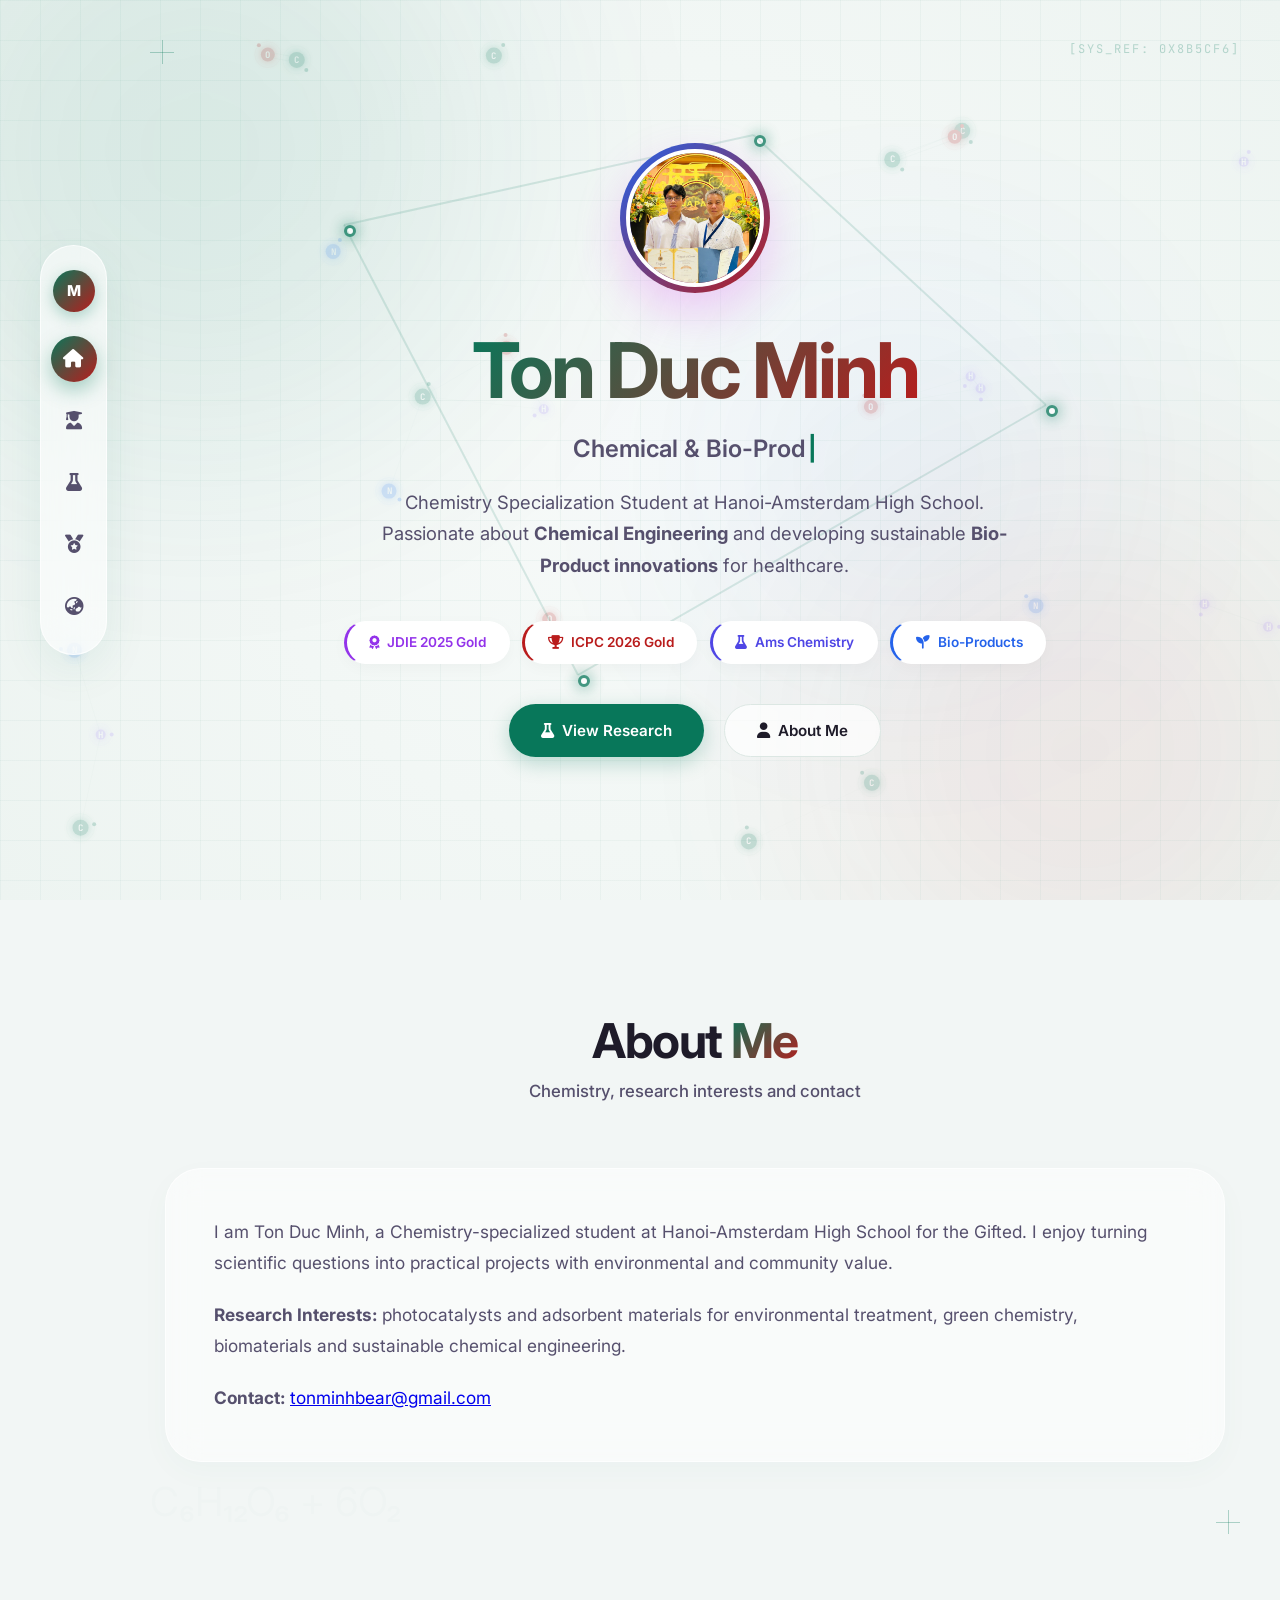
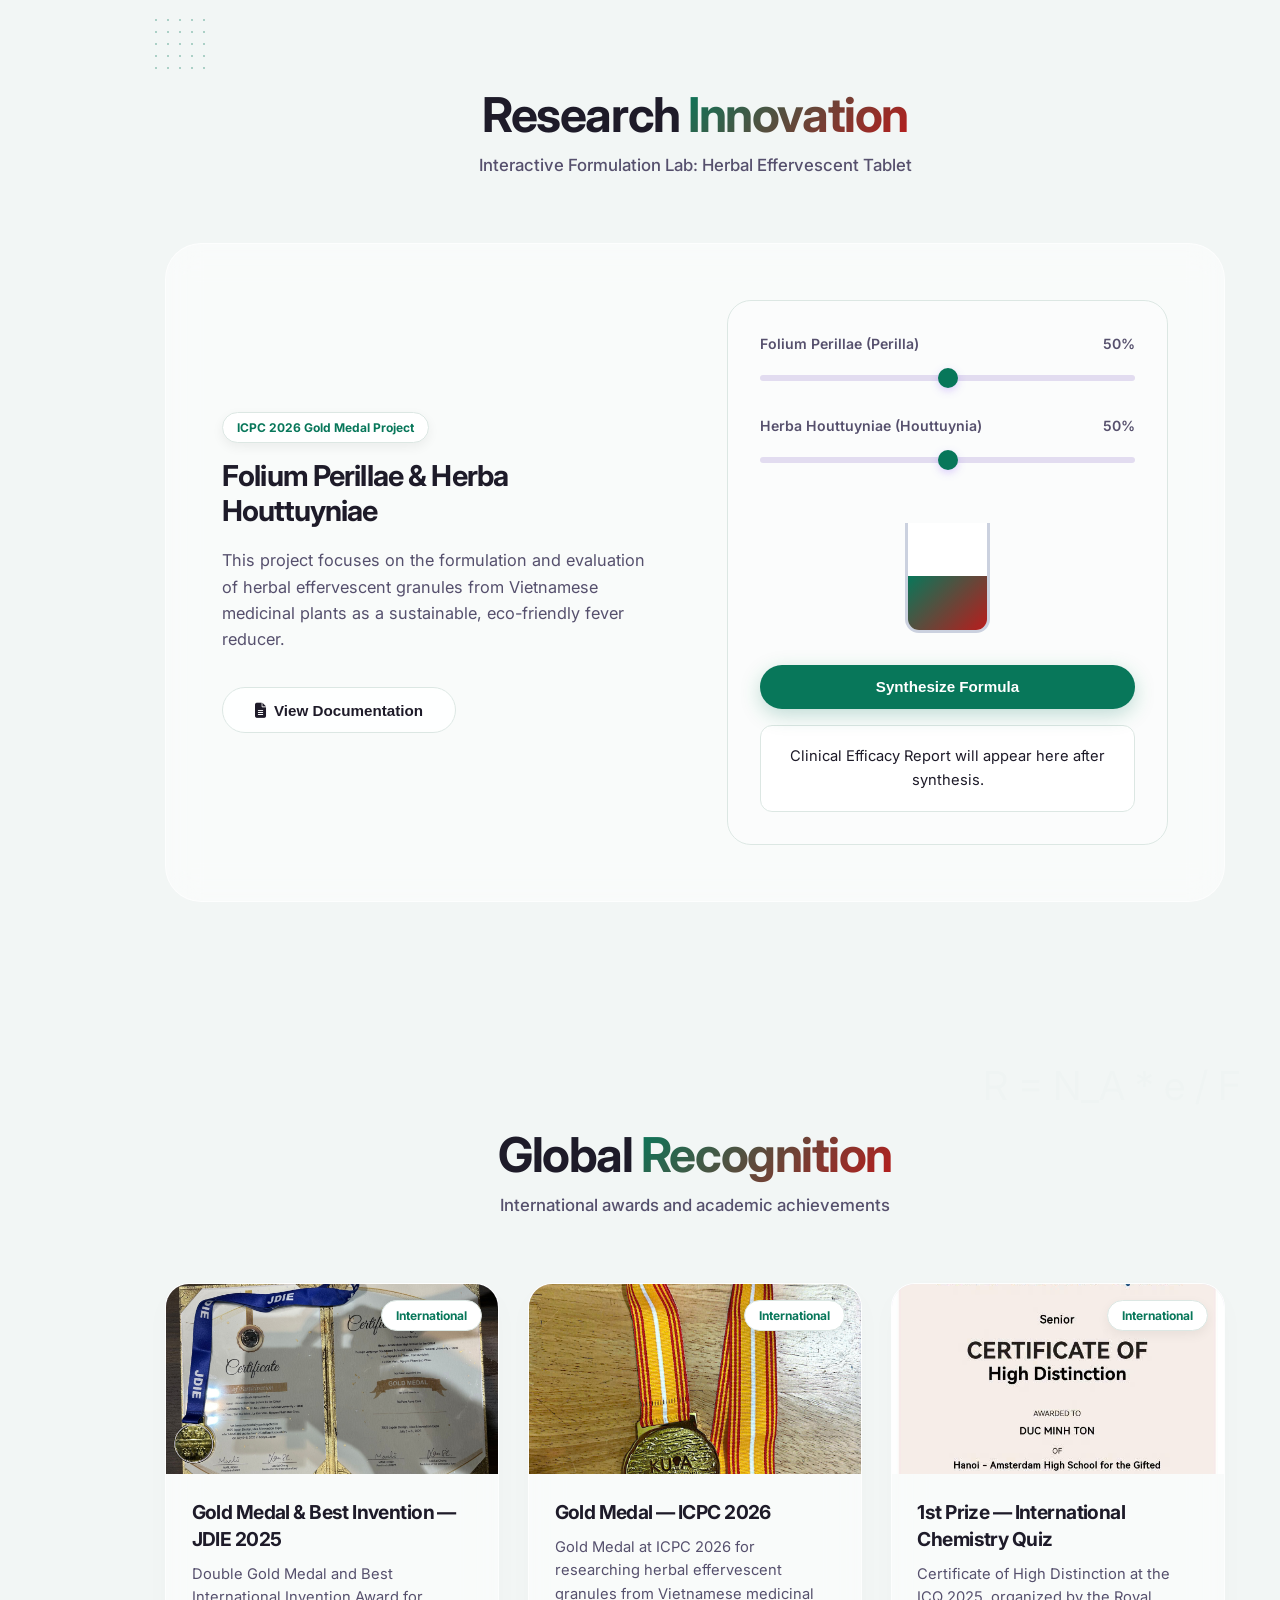
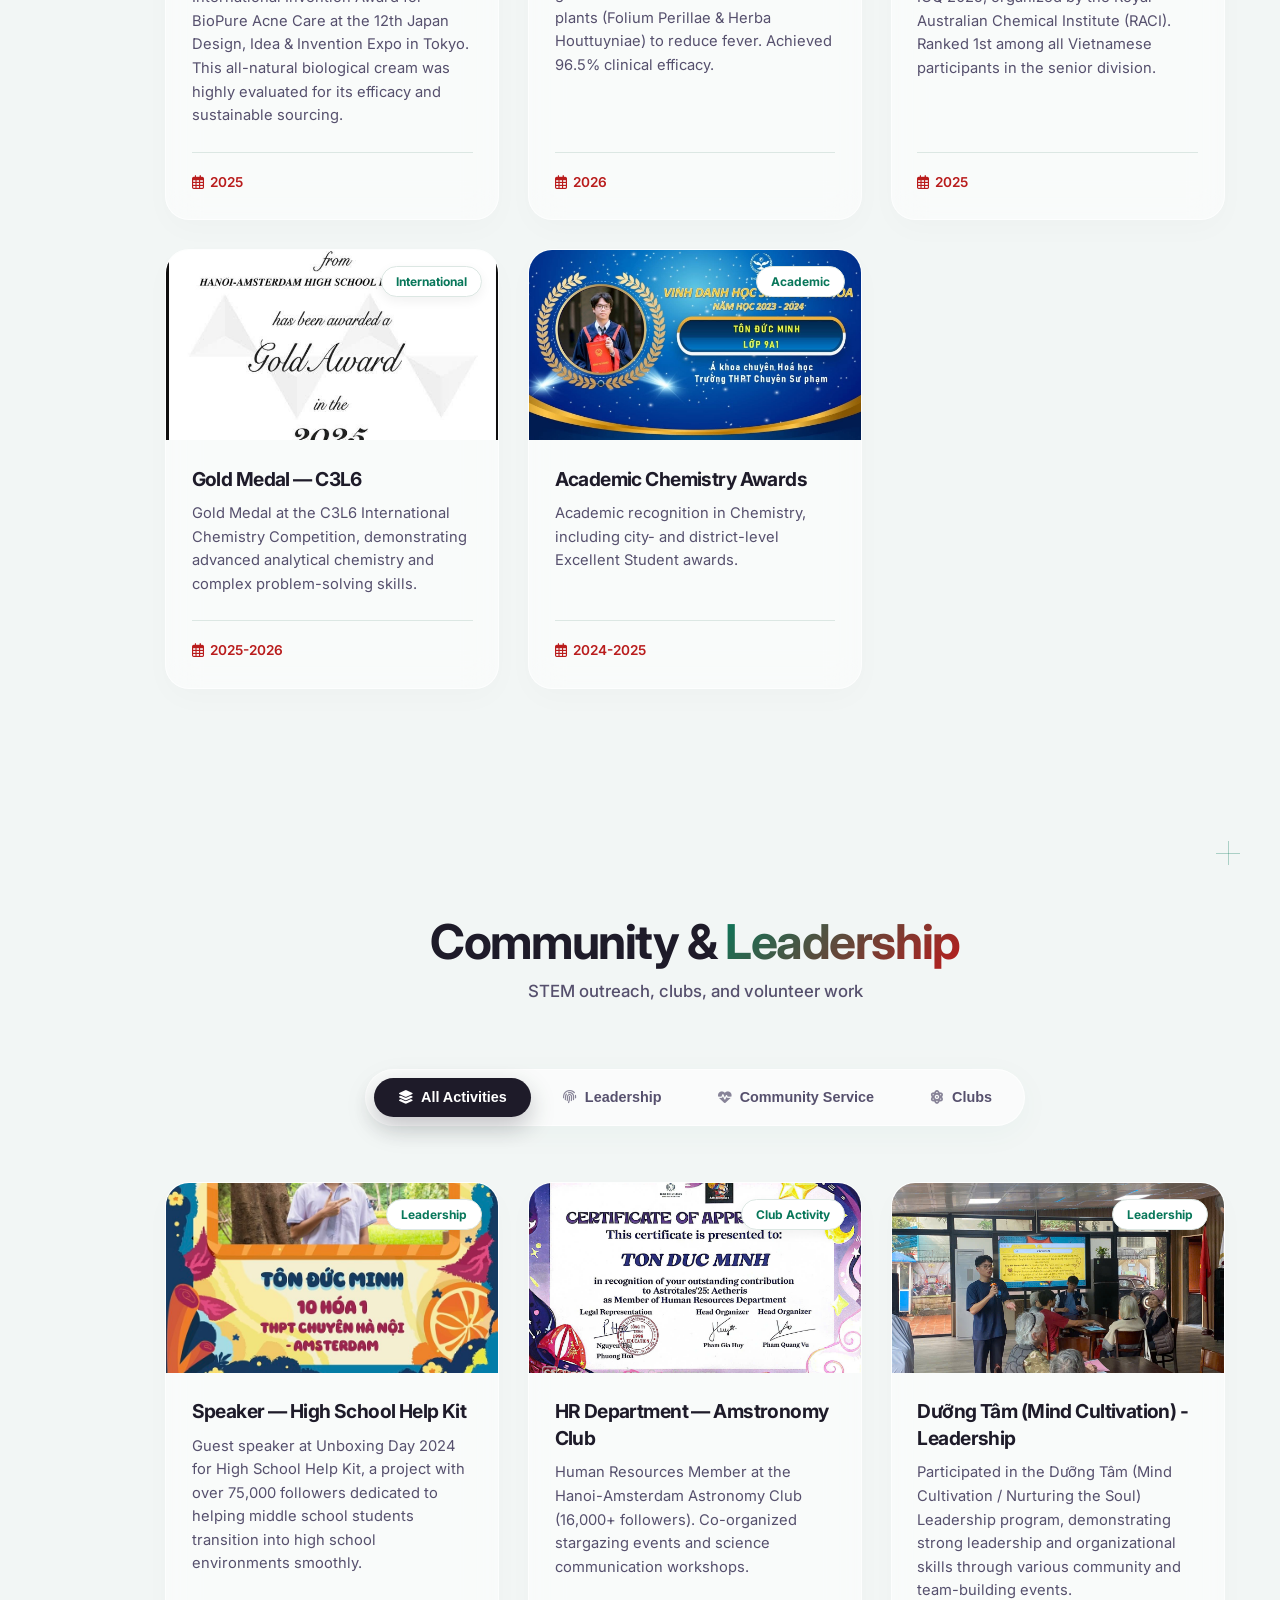
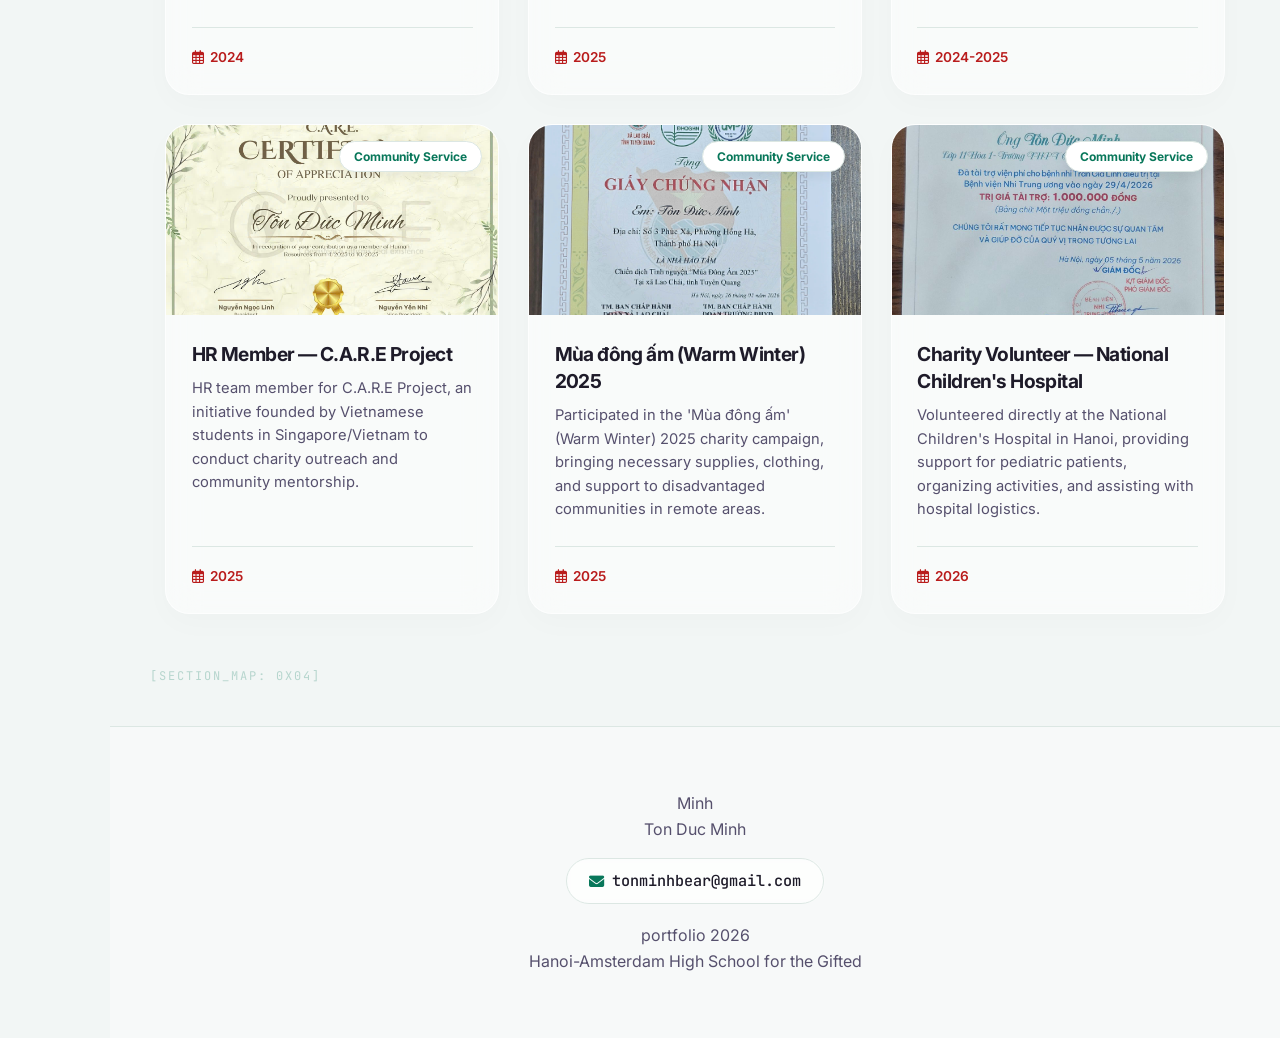
==== commit 462dbf09: "Add files via upload" ====
--- a/classic.html
+++ b/classic.html
@@ -1,273 +1,258 @@
-<!DOCTYPE html>
-<html lang="en">
-<head>
-    <meta charset="UTF-8">
-    <meta name="viewport" content="width=device-width, initial-scale=1.0">
-    <title>Duc Minh Ton — Chemical Engineering & Bio-Products</title>
-    <meta name="description" content="Portfolio of Ton Duc Minh - JDIE 2025 Double Gold Medalist, ICPC 2026 Gold Medalist, and Chemical Engineering researcher.">
-    
-    <link rel="stylesheet" href="style.css">
-    <link rel="stylesheet" href="https://cdnjs.cloudflare.com/ajax/libs/font-awesome/6.5.0/css/all.min.css">
-    <link rel="stylesheet" href="https://cdn.jsdelivr.net/npm/swiper@11/swiper-bundle.min.css">
-</head>
-<body>
-
-    <!-- Loading Screen -->
-    <div id="loader" class="loader">
-        <div class="loader-content">
-            <div class="loader-logo">M</div>
-            <div class="loader-text">TON DUC MINH</div>
-            <div class="loader-bar"><div class="loader-progress"></div></div>
-        </div>
-    </div>
-
-    <!-- Ambient Color Orbs Background -->
-    <div class="particle-bg">
-        <canvas id="chemical-canvas" style="position: absolute; inset: 0; width: 100%; height: 100%; opacity: 0.20; pointer-events: none;"></canvas>
-        <div class="orb orb-1"></div>
-        <div class="orb orb-2"></div>
-        <div class="orb orb-3"></div>
-        <div class="cyber-grid-overlay"></div>
-    </div>
-
-    <!-- Floating Vertical Sidebar Navigation -->
-    <nav class="sidebar" id="sidebar">
-        <div class="sidebar-logo">M</div>
-        <div class="nav-links">
-            <a href="#hero" class="nav-item active" data-tooltip="Home"><i class="fas fa-home"></i></a>
-            <a href="#about" class="nav-item" data-tooltip="About"><i class="fas fa-user-graduate"></i></a>
-            <a href="#research" class="nav-item" data-tooltip="Lab & Research"><i class="fas fa-flask"></i></a>
-            <a href="#awards" class="nav-item" data-tooltip="Awards"><i class="fas fa-medal"></i></a>
-            <a href="#activities" class="nav-item" data-tooltip="Activities"><i class="fas fa-globe-asia"></i></a>
-        </div>
-    </nav>
-
-    <!-- Main Content Container -->
-    <main class="main-content">
-
-        <!-- Hero Section -->
-        <section id="hero" class="hero">
-            <!-- Sci-Fi Scientific Grid Deco -->
-            <div class="sci-deco-element target-crosshair top-left"></div>
-            <div class="sci-deco-element data-string top-right">[SYS_REF: 0X8B5CF6]</div>
-            
-            <div class="chemical-nodes">
-                <div class="c-node cn-1"></div>
-                <div class="c-node cn-2"></div>
-                <div class="c-node cn-3"></div>
-                <div class="c-node cn-4"></div>
-                <svg class="c-lines">
-                    <line class="l-1" x1="20%" y1="25%" x2="55%" y2="15%"></line>
-                    <line class="l-2" x1="55%" y1="15%" x2="80%" y2="45%"></line>
-                    <line class="l-3" x1="80%" y1="45%" x2="40%" y2="75%"></line>
-                    <line class="l-4" x1="40%" y1="75%" x2="20%" y2="25%"></line>
-                </svg>
-            </div>
-
-            <div class="hero-content">
-                <div class="hero-avatar-wrap">
-                    <div class="hero-avatar">
-                        <img src="assets/images/jdie-personal.jpg" alt="Duc Minh Ton">
-                    </div>
-                </div>
+<!DOCTYPE html>
+<html lang="en">
+<head>
+    <meta charset="UTF-8">
+    <meta name="viewport" content="width=device-width, initial-scale=1.0">
+    <title>Duc Minh Ton — Chemical Engineering & Bio-Products</title>
+    <meta name="description" content="Portfolio of Ton Duc Minh - JDIE 2025 Double Gold Medalist, ICPC 2026 Gold Medalist, and Chemical Engineering researcher.">
+    
+    <link rel="stylesheet" href="style.css">
+    <link rel="stylesheet" href="https://cdnjs.cloudflare.com/ajax/libs/font-awesome/6.5.0/css/all.min.css">
+    <link rel="stylesheet" href="https://cdn.jsdelivr.net/npm/swiper@11/swiper-bundle.min.css">
+</head>
+<body>
+
+    <!-- Loading Screen -->
+    <div id="loader" class="loader">
+        <div class="loader-content">
+            <div class="loader-logo">M</div>
+            <div class="loader-text">TON DUC MINH</div>
+            <div class="loader-bar"><div class="loader-progress"></div></div>
+        </div>
+    </div>
+
+    <!-- Ambient Color Orbs Background -->
+    <div class="particle-bg">
+        <canvas id="chemical-canvas" style="position: absolute; inset: 0; width: 100%; height: 100%; opacity: 0.20; pointer-events: none;"></canvas>
+        <div class="orb orb-1"></div>
+        <div class="orb orb-2"></div>
+        <div class="orb orb-3"></div>
+        <div class="cyber-grid-overlay"></div>
+    </div>
+
+    <!-- Floating Vertical Sidebar Navigation -->
+    <nav class="sidebar" id="sidebar">
+        <div class="sidebar-logo">M</div>
+        <div class="nav-links">
+            <a href="#hero" class="nav-item active" data-tooltip="Home"><i class="fas fa-home"></i></a>
+            <a href="#about" class="nav-item" data-tooltip="About"><i class="fas fa-user-graduate"></i></a>
+            <a href="#research" class="nav-item" data-tooltip="Lab & Research"><i class="fas fa-flask"></i></a>
+            <a href="#awards" class="nav-item" data-tooltip="Awards"><i class="fas fa-medal"></i></a>
+            <a href="#activities" class="nav-item" data-tooltip="Activities"><i class="fas fa-globe-asia"></i></a>
+        </div>
+    </nav>
+
+    <!-- Main Content Container -->
+    <main class="main-content">
+
+        <!-- Hero Section -->
+        <section id="hero" class="hero">
+            <!-- Sci-Fi Scientific Grid Deco -->
+            <div class="sci-deco-element target-crosshair top-left"></div>
+            <div class="sci-deco-element data-string top-right">[SYS_REF: 0X8B5CF6]</div>
+            
+            <div class="chemical-nodes">
+                <div class="c-node cn-1"></div>
+                <div class="c-node cn-2"></div>
+                <div class="c-node cn-3"></div>
+                <div class="c-node cn-4"></div>
+                <svg class="c-lines">
+                    <line class="l-1" x1="20%" y1="25%" x2="55%" y2="15%"></line>
+                    <line class="l-2" x1="55%" y1="15%" x2="80%" y2="45%"></line>
+                    <line class="l-3" x1="80%" y1="45%" x2="40%" y2="75%"></line>
+                    <line class="l-4" x1="40%" y1="75%" x2="20%" y2="25%"></line>
+                </svg>
+            </div>
+
+            <div class="hero-content">
+                <div class="hero-avatar-wrap">
+                    <div class="hero-avatar">
+                        <img src="assets/images/jdie-personal.jpg" alt="Duc Minh Ton">
+                    </div>
+                </div>
+                
+                <h1 class="hero-title"> <span class="gradient-text">Ton Duc Minh</span></h1>
+                
+                <div class="typewriter-box">
+                    <span id="typewriter-text" class="type-text"></span><span class="cursor">|</span>
+                </div>
+                
+                <p class="hero-desc">
+                    Chemistry Specialization Student at Hanoi-Amsterdam High School. 
+                    Passionate about <strong>Chemical Engineering</strong> and developing sustainable <strong>Bio-Product innovations</strong> for healthcare.
+                </p>
+                
+                <div class="hero-badges">
+                    <span class="badge-pill b-purple"><i class="fas fa-award"></i> JDIE 2025 Gold</span>
+                    <span class="badge-pill b-pink"><i class="fas fa-trophy"></i> ICPC 2026 Gold</span>
+                    <span class="badge-pill b-indigo"><i class="fas fa-flask"></i> Ams Chemistry</span>
+                    <span class="badge-pill b-blue"><i class="fas fa-seedling"></i> Bio-Products</span>
+                </div>
+
+                <div class="hero-buttons">
+                    <a href="#research" class="btn btn-primary"><i class="fas fa-flask"></i> View Research</a>
+                    <a href="#about" class="btn btn-outline"><i class="fas fa-user"></i> About Me</a>
+                </div>
+            </div>
+        </section>
+
+        <!-- About Section -->
+        <section id="about" class="section">
+            <div class="sci-deco-element formula-bg bottom-left">C₆H₁₂O₆ + 6O₂</div>
+            <div class="sci-deco-element target-crosshair bottom-right"></div>
+
+            <div class="container">
+                <h2 class="section-title reveal">About <span class="gradient-text">Me</span></h2>
+                <p class="section-subtitle reveal">Chemistry, research interests and contact</p>
                 
-                <h1 class="hero-title"> <span class="gradient-text">Ton Duc Minh</span></h1>
-                
-                <div class="typewriter-box">
-                    <span id="typewriter-text" class="type-text"></span><span class="cursor">|</span>
-                </div>
-                
-                <p class="hero-desc">
-                    Chemistry Specialization Student at Hanoi-Amsterdam High School. 
-                    Passionate about <strong>Chemical Engineering</strong> and developing sustainable <strong>Bio-Product innovations</strong> for healthcare.
-                </p>
-                
-                <div class="hero-badges">
-                    <span class="badge-pill b-purple"><i class="fas fa-award"></i> JDIE 2025 Gold</span>
-                    <span class="badge-pill b-pink"><i class="fas fa-trophy"></i> ICPC 2026 Gold</span>
-                    <span class="badge-pill b-indigo"><i class="fas fa-flask"></i> Ams Chemistry</span>
-                    <span class="badge-pill b-blue"><i class="fas fa-seedling"></i> Bio-Products</span>
-                </div>
-
-                <div class="hero-buttons">
-                    <a href="#research" class="btn btn-primary"><i class="fas fa-flask"></i> View Research</a>
-                    <a href="#about" class="btn btn-outline"><i class="fas fa-user"></i> About Me</a>
-                </div>
-            </div>
-        </section>
-
-        <!-- About Section -->
-        <section id="about" class="section">
-            <div class="sci-deco-element formula-bg bottom-left">C₆H₁₂O₆ + 6O₂</div>
-            <div class="sci-deco-element target-crosshair bottom-right"></div>
-
-            <div class="container">
-                <h2 class="section-title reveal">Academic <span class="gradient-text">Profile</span></h2>
-                <p class="section-subtitle reveal">Academic metrics and international target qualifications</p>
-                
-                <div class="about-grid">
-                    <div class="stats-col">
-                        <div class="stat-card reveal-stagger">
-                            <div class="stat-value"><span class="counter-val" data-target="9.6">0.0</span></div>
-                            <div class="stat-label">GPA (Grade 9-11)</div>
-                        </div>
-                        <div class="stat-card reveal-stagger">
-                            <div class="stat-value"><span class="counter-val" data-target="1550">0</span></div>
-                            <div class="stat-label">SAT Score</div>
-                        </div>
-                        <div class="stat-card reveal-stagger">
-                            <div class="stat-value"><span class="counter-val" data-target="5">0</span></div>
-                            <div class="stat-label">Top Chemistry HN-Ams</div>
-                        </div>
-                    </div>
-                    
+                <div class="about-grid" style="grid-template-columns:1fr">
                     <div class="about-content reveal">
                         <p>
-                            I am currently studying in the <span class="highlight">Chemistry Specialization</span> class at Hanoi-Amsterdam High School for the Gifted. My goal is to pursue higher education in Chemical Engineering and Bio-Product Engineering.
+                            I am Ton Duc Minh, a Chemistry-specialized student at Hanoi-Amsterdam High School for the Gifted. I enjoy turning scientific questions into practical projects with environmental and community value.
                         </p>
                         <p>
-                            My core research focus is on synthesizing <span class="highlight">natural herbal pharmaceuticals</span> and developing environmental treatment systems. I believe that applied chemistry is the most direct way to solve modern healthcare challenges.
+                            <strong>Research Interests:</strong> photocatalysts and adsorbent materials for environmental treatment, green chemistry, biomaterials and sustainable chemical engineering.
                         </p>
                         <p>
-                            I am the lead researcher of the <strong>BioPure Acne Care</strong> cream (🥇 Double Gold at JDIE 2025) and an <strong>Herbal Effervescent Tablet</strong> for fever reduction (🥇 Gold at ICPC 2026).
+                            <strong>Contact:</strong> <a href="mailto:tonminhbear@gmail.com">tonminhbear@gmail.com</a>
                         </p>
-                    </div>
-                </div>
-            </div>
-        </section>
-
-        <!-- Research Lab Section -->
-        <section id="research" class="section">
-            <div class="sci-deco-element matrix-grid top-left"></div>
-            
-            <div class="container">
-                <h2 class="section-title reveal">Research <span class="gradient-text">Innovation</span></h2>
-                <p class="section-subtitle reveal">Interactive Formulation Lab: Herbal Effervescent Tablet</p>
-                
-                <div class="lab-container reveal">
-                    <div class="lab-info">
-                        <div class="card-badge" style="position:static; display:inline-block; margin-bottom:1rem;">ICPC 2026 Gold Medal Project</div>
-                        <h3>Folium Perillae & Herba Houttuyniae</h3>
-                        <p>
-                            This project focuses on the formulation and evaluation of herbal effervescent granules from Vietnamese medicinal plants as a sustainable, eco-friendly fever reducer.
-                        </p>
-                        <button class="btn btn-outline" onclick="openModal('icpc_2026')" style="margin-top:1rem;">
-                            <i class="fas fa-file-alt"></i> View Documentation
-                        </button>
-                    </div>
-                    
-                    <div class="lab-widget">
-                        <div class="lab-slider">
-                            <label>Folium Perillae (Perilla) <span><span id="val-perilla">50</span>%</span></label>
-                            <input type="range" id="slide-perilla" min="10" max="90" value="50">
-                        </div>
-                        <div class="lab-slider">
-                            <label>Herba Houttuyniae (Houttuynia) <span><span id="val-houttuynia">50</span>%</span></label>
-                            <input type="range" id="slide-houttuynia" min="10" max="90" value="50">
-                        </div>
-                        
-                        <div class="beaker-wrap">
-                            <div class="beaker">
-                                <div class="liquid" id="beaker-fluid"></div>
-                                <div class="bubbles" id="fever-bubbles"></div>
-                            </div>
-                        </div>
-                        
-                        <button class="btn btn-primary" style="width:100%; justify-content:center; margin-bottom:1rem;" onclick="triggerEffervescent()">
-                            Synthesize Formula
-                        </button>
-                        
-                        <div class="lab-result" id="efficacy-output">
-                            Clinical Efficacy Report will appear here after synthesis.
-                        </div>
-                    </div>
-                </div>
-            </div>
-        </section>
-
-        <!-- Awards Section -->
-        <section id="awards" class="section">
-            <div class="sci-deco-element formula-bg top-right">R = N_A * e / F</div>
-            
-            <div class="container">
-                <h2 class="section-title reveal">Global <span class="gradient-text">Recognition</span></h2>
-                <p class="section-subtitle reveal">International awards and academic achievements</p>
-                
-                <div class="grid-cards" id="awards-grid">
-                    <!-- Populated by JS -->
-                </div>
-            </div>
-        </section>
-
-        <!-- Activities Section -->
-        <section id="activities" class="section">
-            <div class="sci-deco-element target-crosshair top-right"></div>
-            <div class="sci-deco-element data-string bottom-left">[SECTION_MAP: 0X04]</div>
-
-            <div class="container">
-                <h2 class="section-title reveal">Community & <span class="gradient-text">Leadership</span></h2>
-                <p class="section-subtitle reveal">STEM outreach, clubs, and volunteer work</p>
-                
-                <!-- Fixed & Enhanced Glassmorphic Horizontal Filter Tabs -->
-                <div class="filter-tabs-container reveal">
-                    <div class="filter-tabs">
-                        <button class="filter-btn active" data-filter="all"><i class="fas fa-layer-group"></i> All Activities</button>
-                        <button class="filter-btn" data-filter="Leadership"><i class="fas fa-fingerprint"></i> Leadership</button>
-                        <button class="filter-btn" data-filter="Community Service"><i class="fas fa-heartbeat"></i> Community Service</button>
-                        <button class="filter-btn" data-filter="Club Activity"><i class="fas fa-atom"></i> Clubs</button>
-                    </div>
-                </div>
-                
-                <div class="grid-cards" id="activities-grid">
-                    <!-- Populated by JS -->
-                </div>
-            </div>
-        </section>
-
-        <!-- Footer -->
-        <footer class="footer reveal">
-            <div class="container">
-                <div class="logo" style="justify-content:center; margin-bottom:1rem;">
-                    <div class="logo-icon">Minh</div>
-                    Ton Duc Minh
-                </div>
-                <p class="footer-email">
-                    <a href="mailto:tonminhbear@gmail.com">
-                        <i class="fas fa-envelope"></i> tonminhbear@gmail.com
-                    </a>
-                </p>
-                <p>portfolio 2026</p>
-                <p>Hanoi-Amsterdam High School for the Gifted</p>
-            </div>
-        </footer>
-    </main>
-
-    <!-- Universal Modal System -->
-    <div class="modal-overlay" id="mainModal" aria-hidden="true" role="dialog">
-        <div class="modal-content">
-            <div class="modal-header">
-                <div class="card-badge" id="modalBadge" style="position:static; margin:0;">Category</div>
-                <button class="modal-close" aria-label="Close modal">&times;</button>
-            </div>
-            <div class="modal-body">
-                <div class="modal-media" id="modalMedia"></div>
-                <div class="modal-info">
-                    <h3 id="modalTitle">Title</h3>
-                    <p style="color:var(--accent); font-weight:600; margin-bottom:1rem; font-size:0.9rem;" id="modalDate"></p>
-                    <div id="modalDesc"></div>
-                </div>
-            </div>
-        </div>
-    </div>
-
-    <!-- Lightbox System -->
-    <div class="lightbox-overlay" id="lightbox" aria-hidden="true">
-        <button class="lightbox-close">&times;</button>
-        <img src="" alt="Fullscreen view" class="lightbox-img" id="lightboxImg">
-    </div>
-
-    <!-- Scripts -->
-    <script src="https://cdn.jsdelivr.net/npm/swiper@11/swiper-bundle.min.js"></script>
-    <script src="script.js"></script>
-</body>
-</html>+                    </div>
+                </div>
+            </div>
+        </section>
+
+        <!-- Research Lab Section -->
+        <section id="research" class="section">
+            <div class="sci-deco-element matrix-grid top-left"></div>
+            
+            <div class="container">
+                <h2 class="section-title reveal">Research <span class="gradient-text">Innovation</span></h2>
+                <p class="section-subtitle reveal">Interactive Formulation Lab: Herbal Effervescent Tablet</p>
+                
+                <div class="lab-container reveal">
+                    <div class="lab-info">
+                        <div class="card-badge" style="position:static; display:inline-block; margin-bottom:1rem;">ICPC 2026 Gold Medal Project</div>
+                        <h3>Folium Perillae & Herba Houttuyniae</h3>
+                        <p>
+                            This project focuses on the formulation and evaluation of herbal effervescent granules from Vietnamese medicinal plants as a sustainable, eco-friendly fever reducer.
+                        </p>
+                        <button class="btn btn-outline" onclick="openModal('icpc_2026')" style="margin-top:1rem;">
+                            <i class="fas fa-file-alt"></i> View Documentation
+                        </button>
+                    </div>
+                    
+                    <div class="lab-widget">
+                        <div class="lab-slider">
+                            <label>Folium Perillae (Perilla) <span><span id="val-perilla">50</span>%</span></label>
+                            <input type="range" id="slide-perilla" min="10" max="90" value="50">
+                        </div>
+                        <div class="lab-slider">
+                            <label>Herba Houttuyniae (Houttuynia) <span><span id="val-houttuynia">50</span>%</span></label>
+                            <input type="range" id="slide-houttuynia" min="10" max="90" value="50">
+                        </div>
+                        
+                        <div class="beaker-wrap">
+                            <div class="beaker">
+                                <div class="liquid" id="beaker-fluid"></div>
+                                <div class="bubbles" id="fever-bubbles"></div>
+                            </div>
+                        </div>
+                        
+                        <button class="btn btn-primary" style="width:100%; justify-content:center; margin-bottom:1rem;" onclick="triggerEffervescent()">
+                            Synthesize Formula
+                        </button>
+                        
+                        <div class="lab-result" id="efficacy-output">
+                            Clinical Efficacy Report will appear here after synthesis.
+                        </div>
+                    </div>
+                </div>
+            </div>
+        </section>
+
+        <!-- Awards Section -->
+        <section id="awards" class="section">
+            <div class="sci-deco-element formula-bg top-right">R = N_A * e / F</div>
+            
+            <div class="container">
+                <h2 class="section-title reveal">Global <span class="gradient-text">Recognition</span></h2>
+                <p class="section-subtitle reveal">International awards and academic achievements</p>
+                
+                <div class="grid-cards" id="awards-grid">
+                    <!-- Populated by JS -->
+                </div>
+            </div>
+        </section>
+
+        <!-- Activities Section -->
+        <section id="activities" class="section">
+            <div class="sci-deco-element target-crosshair top-right"></div>
+            <div class="sci-deco-element data-string bottom-left">[SECTION_MAP: 0X04]</div>
+
+            <div class="container">
+                <h2 class="section-title reveal">Community & <span class="gradient-text">Leadership</span></h2>
+                <p class="section-subtitle reveal">STEM outreach, clubs, and volunteer work</p>
+                
+                <!-- Fixed & Enhanced Glassmorphic Horizontal Filter Tabs -->
+                <div class="filter-tabs-container reveal">
+                    <div class="filter-tabs">
+                        <button class="filter-btn active" data-filter="all"><i class="fas fa-layer-group"></i> All Activities</button>
+                        <button class="filter-btn" data-filter="Leadership"><i class="fas fa-fingerprint"></i> Leadership</button>
+                        <button class="filter-btn" data-filter="Community Service"><i class="fas fa-heartbeat"></i> Community Service</button>
+                        <button class="filter-btn" data-filter="Club Activity"><i class="fas fa-atom"></i> Clubs</button>
+                    </div>
+                </div>
+                
+                <div class="grid-cards" id="activities-grid">
+                    <!-- Populated by JS -->
+                </div>
+            </div>
+        </section>
+
+        <!-- Footer -->
+        <footer class="footer reveal">
+            <div class="container">
+                <div class="logo" style="justify-content:center; margin-bottom:1rem;">
+                    <div class="logo-icon">Minh</div>
+                    Ton Duc Minh
+                </div>
+                <p class="footer-email">
+                    <a href="mailto:tonminhbear@gmail.com">
+                        <i class="fas fa-envelope"></i> tonminhbear@gmail.com
+                    </a>
+                </p>
+                <p>portfolio 2026</p>
+                <p>Hanoi-Amsterdam High School for the Gifted</p>
+            </div>
+        </footer>
+    </main>
+
+    <!-- Universal Modal System -->
+    <div class="modal-overlay" id="mainModal" aria-hidden="true" role="dialog">
+        <div class="modal-content">
+            <div class="modal-header">
+                <div class="card-badge" id="modalBadge" style="position:static; margin:0;">Category</div>
+                <button class="modal-close" aria-label="Close modal">&times;</button>
+            </div>
+            <div class="modal-body">
+                <div class="modal-media" id="modalMedia"></div>
+                <div class="modal-info">
+                    <h3 id="modalTitle">Title</h3>
+                    <p style="color:var(--accent); font-weight:600; margin-bottom:1rem; font-size:0.9rem;" id="modalDate"></p>
+                    <div id="modalDesc"></div>
+                </div>
+            </div>
+        </div>
+    </div>
+
+    <!-- Lightbox System -->
+    <div class="lightbox-overlay" id="lightbox" aria-hidden="true">
+        <button class="lightbox-close">&times;</button>
+        <img src="" alt="Fullscreen view" class="lightbox-img" id="lightboxImg">
+    </div>
+
+    <!-- Scripts -->
+    <script src="https://cdn.jsdelivr.net/npm/swiper@11/swiper-bundle.min.js"></script>
+    <script src="script.js"></script>
+</body>
+</html>
--- a/style.css
+++ b/style.css
@@ -1,386 +1,386 @@
-@import url('https://fonts.googleapis.com/css2?family=Inter:wght@300;400;500;600;700;800&family=JetBrains+Mono:wght@400;500&display=swap');
-
-:root {
-    --bg-primary: #f6f3fa; 
-    --bg-secondary: #ffffff;
-    --bg-glass: rgba(255, 255, 255, 0.5);
-    --border-glass: rgba(255, 255, 255, 0.7);
-    --border-color: #e8e2f2;
-    --border-hover: #cbb9ea;
-    
-    --text-primary: #1e1b29; 
-    --text-secondary: #56506d; 
-    --text-muted: #9c95b3; 
-    
-    --accent: #8b5cf6; 
-    --accent-glow: rgba(139, 92, 246, 0.15);
-    --accent-gradient: linear-gradient(135deg, #8b5cf6, #ec4899); 
-    --avatar-gradient: linear-gradient(135deg, #6366f1, #d946ef);
-    
-    --radius-sm: 12px;
-    --radius-md: 24px;
-    --radius-lg: 36px;
-    --radius-pill: 50px;
-    
-    --transition: all 0.4s cubic-bezier(0.25, 1, 0.5, 1);
+@import url('https://fonts.googleapis.com/css2?family=Inter:wght@300;400;500;600;700;800&family=JetBrains+Mono:wght@400;500&display=swap');
+
+:root {
+    --bg-primary: #f2f6f5;
+    --bg-secondary: #ffffff;
+    --bg-glass: rgba(255, 255, 255, 0.5);
+    --border-glass: rgba(255, 255, 255, 0.7);
+    --border-color: #dce7e3;
+    --border-hover: #8ab9aa;
+    
+    --text-primary: #1e1b29; 
+    --text-secondary: #56506d; 
+    --text-muted: #9c95b3; 
+    
+    --accent: #08775a;
+    --accent-glow: rgba(8, 119, 90, 0.15);
+    --accent-gradient: linear-gradient(135deg, #08775a, #b91c1c);
+    --avatar-gradient: linear-gradient(135deg, #2563eb, #b91c1c);
+    
+    --radius-sm: 12px;
+    --radius-md: 24px;
+    --radius-lg: 36px;
+    --radius-pill: 50px;
+    
+    --transition: all 0.4s cubic-bezier(0.25, 1, 0.5, 1);
+}
+
+/* Base Reset */
+* { margin: 0; padding: 0; box-sizing: border-box; }
+html { scroll-behavior: smooth; font-size: 16px; }
+body {
+    font-family: 'Inter', sans-serif;
+    background-color: var(--bg-primary);
+    color: var(--text-primary);
+    line-height: 1.6;
+    overflow-x: hidden;
+    -webkit-font-smoothing: antialiased;
+}
+
+/* Typography */
+h1, h2, h3, h4 { font-weight: 700; line-height: 1.2; letter-spacing: -0.03em; }
+.gradient-text {
+    background: var(--accent-gradient);
+    -webkit-background-clip: text;
+    -webkit-text-fill-color: transparent;
+    background-clip: text;
+}
+
+/* Loading Screen */
+.loader {
+    position: fixed; inset: 0; background: #f7faf9; z-index: 10000;
+    display: flex; align-items: center; justify-content: center;
+}
+.loader.hide { opacity: 0; visibility: hidden; transition: opacity 0.6s, visibility 0.6s; }
+.loader-content { text-align: center; }
+.loader-logo { font-size: 3.5rem; font-weight: 800; background: var(--accent-gradient); -webkit-background-clip: text; -webkit-text-fill-color: transparent; margin-bottom: 0.5rem; animation: pulse 2s infinite ease-in-out; }
+.loader-text { font-family: 'JetBrains Mono', monospace; font-size: 0.8rem; color: var(--text-muted); letter-spacing: 3px; margin-bottom: 1.5rem; }
+.loader-bar { width: 180px; height: 3px; background: #e2e8f0; border-radius: 4px; overflow: hidden; margin: 0 auto; }
+.loader-progress { width: 0%; height: 100%; background: var(--accent-gradient); animation: loadProgress 1.2s cubic-bezier(0.4, 0, 0.2, 1) forwards; }
+@keyframes loadProgress { 0% { width: 0%; } 100% { width: 100%; } }
+@keyframes pulse { 0%, 100% { transform: scale(1); opacity: 1; } 50% { transform: scale(0.95); opacity: 0.6; } }
+
+/* Ambient Color Orbs Background + Grid */
+.particle-bg { position: fixed; inset: 0; z-index: 0; pointer-events: none; overflow: hidden; background: radial-gradient(circle at 50% 50%, #f7faf9 0%, #edf4f1 100%); }
+.orb { position: absolute; border-radius: 50%; filter: blur(130px); opacity: 0.45; animation: floatOrb 25s infinite ease-in-out alternate; }
+.orb-1 { width: 600px; height: 600px; background: rgba(8, 119, 90, 0.22); top: -150px; left: -100px; }
+.orb-2 { width: 500px; height: 500px; background: rgba(185, 28, 28, 0.16); bottom: -100px; right: -50px; animation-delay: -6s; }
+.orb-3 { width: 400px; height: 400px; background: rgba(37, 99, 235, 0.13); top: 30%; left: 55%; animation-delay: -12s; }
+.cyber-grid-overlay {
+    position: absolute; inset: 0;
+    background-image: linear-gradient(rgba(8, 119, 90, 0.04) 1px, transparent 1px), linear-gradient(90deg, rgba(8, 119, 90, 0.04) 1px, transparent 1px);
+    background-size: 40px 40px;
+}
+@keyframes floatOrb { 0% { transform: translate(0, 0) scale(1); } 100% { transform: translate(80px, 100px) scale(1.1); } }
+
+/* Scientific Graphic Decorations */
+.sci-deco-element {
+    position: absolute; font-family: 'JetBrains Mono', monospace; font-size: 0.75rem;
+    color: rgba(8, 119, 90, 0.25); pointer-events: none; z-index: 1; user-select: none;
+}
+.target-crosshair { width: 24px; height: 24px; }
+.target-crosshair::before, .target-crosshair::after {
+    content: ''; position: absolute; background: rgba(8, 119, 90, 0.3);
+}
+.target-crosshair::before { top: 12px; left: 0; width: 100%; height: 1px; }
+.target-crosshair::after { left: 12px; top: 0; width: 1px; height: 100%; }
+
+.top-left { top: 2.5rem; left: 2.5rem; }
+.top-right { top: 2.5rem; right: 2.5rem; }
+.bottom-left { bottom: 2.5rem; left: 2.5rem; }
+.bottom-right { bottom: 2.5rem; right: 2.5rem; }
+
+.data-string { letter-spacing: 2px; }
+.formula-bg { font-size: 2.5rem; font-weight: 400; opacity: 0.05; font-family: 'Inter', sans-serif; }
+
+.matrix-grid {
+    width: 60px; height: 60px;
+    background-image: radial-gradient(rgba(8, 119, 90, 0.3) 1.5px, transparent 1.5px);
+    background-size: 12px 12px;
+}
+
+/* Layout Setup */
+.main-content { margin-left: 110px; min-height: 100vh; position: relative; z-index: 1; }
+.container { max-width: 1140px; margin: 0 auto; padding: 0 2.5rem; position: relative; z-index: 5; }
+.section { padding: 7rem 0; position: relative; }
+.section-title { font-size: clamp(2.2rem, 4vw, 3rem); margin-bottom: 0.5rem; text-align: center; color: var(--text-primary); }
+.section-subtitle { font-size: 1.05rem; color: var(--text-secondary); text-align: center; margin-bottom: 4rem; font-weight: 500; }
+
+/* Premium Vertical Sidebar Navigation */
+.sidebar {
+    position: fixed; top: 50%; left: 2.5rem;
+    transform: translateY(-50%);
+    background: rgba(255, 255, 255, 0.55);
+    backdrop-filter: blur(20px); -webkit-backdrop-filter: blur(20px);
+    border: 1px solid var(--border-glass);
+    border-radius: var(--radius-pill);
+    padding: 1.5rem 0.6rem;
+    display: flex; flex-direction: column; align-items: center; gap: 1.5rem;
+    box-shadow: 0 15px 45px rgba(8, 119, 90, 0.08);
+    z-index: 1000; transition: var(--transition);
+}
+.sidebar-logo {
+    width: 42px; height: 42px; background: var(--accent-gradient);
+    border-radius: 50%; display: flex; align-items: center; justify-content: center;
+    font-size: 15px; font-weight: 800; color: #fff;
+    box-shadow: 0 5px 15px rgba(8, 119, 90, 0.3);
+}
+.sidebar .nav-links { display: flex; flex-direction: column; gap: 1rem; position: relative; }
+.nav-item {
+    width: 46px; height: 46px; display: flex; align-items: center; justify-content: center;
+    border-radius: 50%; color: var(--text-secondary); text-decoration: none;
+    font-size: 1.15rem; transition: var(--transition); position: relative;
+}
+.nav-item:hover { color: var(--accent); background: rgba(255,255,255,0.7); transform: translateY(-2px); }
+.nav-item.active {
+    background: var(--accent-gradient); color: #ffffff;
+    box-shadow: 0 8px 20px rgba(8, 119, 90, 0.35);
+}
+.nav-item::after {
+    content: attr(data-tooltip); position: absolute; left: 65px;
+    background: var(--text-primary); color: #fff; padding: 5px 12px;
+    border-radius: 8px; font-size: 0.75rem; font-weight: 600; opacity: 0;
+    pointer-events: none; transition: opacity 0.3s, transform 0.3s;
+    transform: translateX(-10px); white-space: nowrap;
+}
+.nav-item:hover::after { opacity: 1; transform: translateX(0); }
+
+/* Ripple Micro-Interaction */
+.ripple {
+    position: absolute; border-radius: 50%; transform: scale(0);
+    animation: ripple 0.6s linear; background: rgba(8, 119, 90, 0.25); pointer-events: none;
+}
+@keyframes ripple { to { transform: scale(4); opacity: 0; } }
+
+/* Hero Area Layout */
+.hero {
+    min-height: 100vh; display: flex; align-items: center; justify-content: center;
+    position: relative; overflow: hidden; padding: 2rem 0;
+}
+.hero-content { position: relative; z-index: 10; text-align: center; max-width: 820px; }
+
+/* Avatar Design */
+.hero-avatar-wrap { width: 150px; height: 150px; margin: 0 auto 2rem; position: relative; animation: floatAvatar 6s ease-in-out infinite; }
+.hero-avatar {
+    width: 100%; height: 100%; border-radius: 50%; padding: 6px; background: var(--avatar-gradient);
+    box-shadow: 0 20px 45px rgba(217, 70, 239, 0.25); transform-style: preserve-3d; transition: transform 0.2s, box-shadow 0.2s;
+}
+.hero-avatar img { width: 100%; height: 100%; border-radius: 50%; object-fit: cover; border: 4px solid #fff; pointer-events: none; }
+@keyframes floatAvatar { 0%, 100% { transform: translateY(0); } 50% { transform: translateY(-12px); } }
+
+.hero-title { font-size: clamp(3rem, 6vw, 4.8rem); margin-bottom: 0.8rem; letter-spacing: -0.04em; color: var(--text-primary); }
+
+/* Typewriter Visual Box */
+.typewriter-box { font-size: clamp(1.2rem, 2.5vw, 1.5rem); font-weight: 600; color: var(--text-secondary); margin-bottom: 1.2rem; min-height: 35px; }
+.cursor { display: inline-block; margin-left: 3px; color: var(--accent); font-weight: 700; animation: blink-cur 0.9s step-end infinite; }
+@keyframes blink-cur { 50% { opacity: 0; } }
+
+.hero-desc { font-size: 1.15rem; color: var(--text-secondary); margin-bottom: 2.5rem; max-width: 640px; margin-left: auto; margin-right: auto; line-height: 1.7; }
+
+/* Badges Systems */
+.hero-badges { display: flex; gap: 0.8rem; justify-content: center; flex-wrap: wrap; margin-bottom: 2.5rem; }
+.badge-pill {
+    padding: 0.6rem 1.4rem; border-radius: var(--radius-pill); font-size: 0.85rem; font-weight: 600;
+    display: inline-flex; align-items: center; gap: 8px; box-shadow: 0 4px 15px rgba(0,0,0,0.03);
+    background: #ffffff; border: 1px solid rgba(255,255,255,0.8); transition: var(--transition);
+}
+.badge-pill:hover { transform: translateY(-4px); box-shadow: 0 12px 24px rgba(8, 119, 90, 0.12); }
+.b-purple { color: #9333ea; border-left: 3px solid #9333ea; }
+.b-pink { color: #b91c1c; border-left: 3px solid #b91c1c; }
+.b-indigo { color: #4f46e5; border-left: 3px solid #4f46e5; }
+.b-blue { color: #2563eb; border-left: 3px solid #2563eb; }
+
+/* Action Control Buttons */
+.hero-buttons { display: flex; gap: 1.2rem; justify-content: center; flex-wrap: wrap; }
+.btn {
+    display: inline-flex; align-items: center; gap: 8px; padding: 0.85rem 2rem;
+    border-radius: var(--radius-pill); font-weight: 600; font-size: 0.95rem; cursor: pointer;
+    transition: transform 0.4s cubic-bezier(0.175, 0.885, 0.32, 1.275), box-shadow 0.4s, background 0.4s;
+    text-decoration: none; position: relative; overflow: hidden;
+}
+.btn-primary { background: var(--accent); color: #ffffff; border: none; box-shadow: 0 6px 20px rgba(8, 119, 90, 0.25); }
+.btn-primary:hover { transform: scale(1.04); box-shadow: 0 12px 30px rgba(8, 119, 90, 0.4); background: #065f46; }
+.btn-outline { background: rgba(255,255,255,0.7); color: var(--text-primary); border: 1px solid var(--border-color); backdrop-filter: blur(5px); }
+.btn-outline:hover { background: #ffffff; border-color: var(--accent); color: var(--accent); transform: scale(1.04); box-shadow: 0 12px 25px rgba(0,0,0,0.04); }
+
+/* Molecular Nodes Background */
+.chemical-nodes { position: absolute; inset: 0; pointer-events: none; z-index: 1; opacity: 0.75; }
+.c-node { position: absolute; width: 12px; height: 12px; border-radius: 50%; background: #ffffff; border: 3px solid var(--accent); box-shadow: 0 0 15px var(--accent); animation: pulseNode 4s infinite alternate; }
+.cn-1 { top: 25%; left: 20%; }
+.cn-2 { top: 15%; left: 55%; animation-delay: 1s; }
+.cn-3 { top: 45%; left: 80%; animation-delay: 2s; }
+.cn-4 { top: 75%; left: 40%; animation-delay: 3s; }
+.c-lines { position: absolute; inset: 0; width: 100%; height: 100%; stroke: rgba(8, 119, 90, 0.18); stroke-width: 2; fill: none; }
+@keyframes pulseNode { 0% { transform: scale(1); opacity: 0.6; } 100% { transform: scale(1.4); opacity: 1; } }
+
+/* Entrance Animations */
+.hero-content > * { opacity: 0; transform: translateY(35px); filter: blur(5px); transition: all 0.8s cubic-bezier(0.25, 1, 0.5, 1); }
+.hero.play-animation .hero-avatar-wrap { opacity: 1; transform: translateY(0); filter: blur(0); transition-delay: 0.1s; }
+.hero.play-animation .hero-title { opacity: 1; transform: translateY(0); filter: blur(0); transition-delay: 0.25s; }
+.hero.play-animation .typewriter-box { opacity: 1; transform: translateY(0); filter: blur(0); transition-delay: 0.35s; }
+.hero.play-animation .hero-desc { opacity: 1; transform: translateY(0); filter: blur(0); transition-delay: 0.45s; }
+.hero.play-animation .hero-badges { opacity: 1; transform: translateY(0); filter: blur(0); transition-delay: 0.55s; }
+.hero.play-animation .hero-buttons { opacity: 1; transform: translateY(0); filter: blur(0); transition-delay: 0.65s; }
+
+/* Academic Profile Area */
+.about-grid { display: grid; grid-template-columns: 1fr 1.8fr; gap: 3rem; align-items: start; }
+.stats-col { display: flex; flex-direction: column; gap: 1.2rem; }
+.stat-card {
+    background: var(--bg-glass); border: 1px solid var(--border-glass); backdrop-filter: blur(16px); -webkit-backdrop-filter: blur(16px);
+    border-radius: var(--radius-md); padding: 1.8rem; text-align: center;
+    box-shadow: 0 10px 30px rgba(8, 119, 90, 0.03); transition: var(--transition);
+}
+.stat-card:hover { border-color: var(--border-hover); transform: translateY(-5px); box-shadow: 0 15px 35px rgba(8, 119, 90, 0.08); }
+.stat-value { font-size: 2.5rem; font-weight: 800; color: var(--text-primary); line-height: 1.2; margin-bottom: 0.3rem; }
+.stat-label { font-size: 0.82rem; color: var(--text-secondary); font-weight: 700; text-transform: uppercase; letter-spacing: 1.2px; }
+
+.about-content {
+    background: var(--bg-glass); border: 1px solid var(--border-glass); backdrop-filter: blur(16px); -webkit-backdrop-filter: blur(16px);
+    border-radius: var(--radius-lg); padding: 3rem; box-shadow: 0 10px 30px rgba(8, 119, 90, 0.03);
+}
+.about-content p { color: var(--text-secondary); margin-bottom: 1.4rem; font-size: 1.08rem; line-height: 1.75; }
+.about-content p:last-child { margin-bottom: 0; }
+.highlight { color: var(--accent); font-weight: 600; }
+
+/* FIXED & UPGRADED HORIZONTAL FILTER TABS */
+.filter-tabs-container {
+    width: 100%; display: flex; justify-content: center; margin-bottom: 3.5rem;
+}
+.filter-tabs {
+    display: inline-flex; justify-content: center; align-items: center; gap: 0.5rem;
+    padding: 0.5rem; background: rgba(255, 255, 255, 0.6);
+    border-radius: var(--radius-pill); border: 1px solid var(--border-glass);
+    backdrop-filter: blur(20px); -webkit-backdrop-filter: blur(20px);
+    box-shadow: 0 8px 32px rgba(8, 119, 90, 0.04);
+}
+.filter-btn {
+    background: transparent; border: none; color: var(--text-secondary);
+    padding: 0.7rem 1.5rem; border-radius: var(--radius-pill); font-size: 0.9rem;
+    font-weight: 600; cursor: pointer; transition: var(--transition);
+    display: flex; align-items: center; gap: 8px; white-space: nowrap;
+}
+.filter-btn i { font-size: 0.85rem; opacity: 0.7; transition: transform 0.3s; }
+.filter-btn:hover { color: var(--accent); background: rgba(255, 255, 255, 0.8); }
+.filter-btn:hover i { transform: rotate(15deg); }
+
+/* Active State matching image layout flawlessly */
+.filter-btn.active {
+    background: #1e1b29; color: #ffffff;
+    box-shadow: 0 10px 25px rgba(30, 27, 41, 0.25);
+}
+.filter-btn.active i { opacity: 1; }
+
+/* Grid Cards Layout */
+.grid-cards { display: grid; grid-template-columns: repeat(3, 1fr); gap: 1.8rem; }
+@media(max-width: 1100px) { .grid-cards { grid-template-columns: repeat(2, 1fr); } }
+@media(max-width: 680px) { .grid-cards { grid-template-columns: 1fr; } }
+
+.card {
+    background: var(--bg-glass); border: 1px solid var(--border-glass); backdrop-filter: blur(16px); -webkit-backdrop-filter: blur(16px);
+    border-radius: var(--radius-md); overflow: hidden; display: flex; flex-direction: column;
+    box-shadow: 0 10px 30px rgba(0,0,0,0.02); transition: transform 0.4s cubic-bezier(0.16, 1, 0.3, 1), box-shadow 0.4s, border-color 0.3s;
+}
+.card:hover { border-color: var(--accent); transform: translateY(-8px); box-shadow: 0 20px 40px rgba(8, 119, 90, 0.12); }
+
+.card-img-wrap { position: relative; width: 100%; height: 190px; background: #eae4f5; display: flex; align-items: center; justify-content: center; overflow: hidden; }
+.card-img-wrap img { width: 100%; height: 100%; object-fit: cover; transition: transform 0.6s cubic-bezier(0.16, 1, 0.3, 1); }
+.card:hover .card-img-wrap img { transform: scale(1.06); }
+
+.card-overlay { position: absolute; inset: 0; background: rgba(253, 251, 255, 0.88); backdrop-filter: blur(3px); display: flex; align-items: center; justify-content: center; opacity: 0; transition: opacity 0.4s; z-index: 2; }
+.card:hover .card-overlay { opacity: 1; }
+
+.btn-view {
+    background: var(--accent); color: #fff; border: none; padding: 11px 22px; border-radius: var(--radius-pill);
+    font-weight: 600; font-size: 0.9rem; cursor: pointer; transform: translateY(20px); transition: transform 0.4s cubic-bezier(0.16, 1, 0.3, 1);
+    pointer-events: none; box-shadow: 0 5px 15px rgba(8, 119, 90, 0.3); display: inline-flex; align-items: center; gap: 6px;
+}
+.card:hover .btn-view { transform: translateY(0); pointer-events: auto; }
+.btn-view:hover { background: #7c3aed; }
+
+.card-badge { position: absolute; top: 1rem; right: 1rem; background: #ffffff; color: var(--accent); padding: 5px 14px; border-radius: var(--radius-pill); font-size: 0.75rem; font-weight: 700; box-shadow: 0 4px 12px rgba(0,0,0,0.06); z-index: 3; border: 1px solid var(--border-color); }
+.card-content { padding: 1.6rem; flex: 1; display: flex; flex-direction: column; }
+.card-title { font-size: 1.2rem; margin-bottom: 0.6rem; color: var(--text-primary); line-height: 1.4; font-weight: 700; }
+.card-desc { font-size: 0.92rem; color: var(--text-secondary); margin-bottom: 1.5rem; flex: 1; line-height: 1.6; }
+.card-meta { display: flex; align-items: center; justify-content: space-between; margin-top: auto; padding-top: 1.2rem; border-top: 1px solid var(--border-color); }
+.card-date { font-size: 0.85rem; color: #b91c1c; display: flex; align-items: center; gap: 6px; font-weight: 600; }
+
+/* Interactive Chemical Lab Widget */
+.lab-container {
+    background: var(--bg-glass); border: 1px solid var(--border-glass); backdrop-filter: blur(16px); -webkit-backdrop-filter: blur(16px);
+    border-radius: var(--radius-lg); padding: 3.5rem; display: grid; grid-template-columns: 1fr 1fr; gap: 4rem; align-items: center;
+}
+@media(max-width: 950px) { .lab-container { grid-template-columns: 1fr; gap: 3rem; padding: 2rem; } }
+.lab-info h3 { font-size: 1.8rem; margin-bottom: 1.2rem; color: var(--text-primary); }
+.lab-info p { color: var(--text-secondary); margin-bottom: 1.2rem; font-size: 1.02rem; }
+
+.lab-widget { background: rgba(255, 255, 255, 0.4); border: 1px solid var(--border-color); border-radius: var(--radius-md); padding: 2rem; }
+.lab-slider { margin-bottom: 1.6rem; }
+.lab-slider label { display: flex; justify-content: space-between; font-size: 0.88rem; color: var(--text-secondary); font-weight: 600; margin-bottom: 8px; }
+.lab-slider input[type=range] { width: 100%; -webkit-appearance: none; background: #e2dcf0; height: 6px; border-radius: 3px; outline: none; }
+.lab-slider input[type=range]::-webkit-slider-thumb { -webkit-appearance: none; width: 20px; height: 20px; border-radius: 50%; background: var(--accent); cursor: pointer; box-shadow: 0 3px 8px rgba(139,92,246,0.3); transition: transform 0.2s; }
+.lab-slider input[type=range]::-webkit-slider-thumb:hover { transform: scale(1.15); }
+
+.beaker-wrap { height: 130px; display: flex; align-items: flex-end; justify-content: center; margin: 2rem 0; }
+.beaker { width: 85px; height: 110px; border: 3px solid #cbd1df; border-top: none; border-radius: 0 0 14px 14px; position: relative; overflow: hidden; background: #fff; }
+.liquid { position: absolute; bottom: 0; left: 0; width: 100%; height: 50%; background: var(--accent-gradient); transition: height 0.6s cubic-bezier(0.16, 1, 0.3, 1); }
+.bubbles { position: absolute; inset: 0; overflow: hidden; pointer-events: none; }
+.bubble { position: absolute; bottom: -10px; background: rgba(255,255,255,0.75); border-radius: 50%; animation: rise infinite ease-in; }
+@keyframes rise { 0% { transform: translateY(0) scale(1); opacity: 0; } 50% { opacity: 1; } 100% { transform: translateY(-130px) scale(1.4); opacity: 0; } }
+.lab-result { background: rgba(255,255,255,0.8); border: 1px solid var(--border-color); padding: 1.2rem; border-radius: var(--radius-sm); font-size: 0.92rem; color: var(--text-primary); min-height: 85px; text-align: center; }
+
+/* Transitions */
+img.lazy { opacity: 0; transition: opacity 0.6s ease; }
+img.loaded { opacity: 1; }
+.footer { border-top: 1px solid var(--border-color); padding: 4rem 0; text-align: center; color: var(--text-secondary); background: rgba(255,255,255,0.4); }
+.footer-email { margin-bottom: 1.2rem; }
+.footer-email a { color: var(--text-primary); text-decoration: none; font-weight: 500; font-family: 'JetBrains Mono', monospace; display: inline-flex; align-items: center; gap: 8px; font-size: 0.95rem; transition: var(--transition); padding: 0.6rem 1.4rem; border-radius: var(--radius-pill); border: 1px solid var(--border-color); background: rgba(255, 255, 255, 0.5); backdrop-filter: blur(5px); }
+.footer-email a i { color: var(--accent); transition: transform 0.3s; }
+.footer-email a:hover { color: var(--accent); border-color: var(--accent); background: rgba(255, 255, 255, 0.9); box-shadow: 0 4px 15px var(--accent-glow); }
+.footer-email a:hover i { transform: scale(1.1) rotate(-10deg); }
+
+/* Modal & Lightbox Popups */
+.modal-overlay, .lightbox-overlay {
+    position: fixed; inset: 0; background: rgba(30, 27, 41, 0.7); backdrop-filter: blur(12px); -webkit-backdrop-filter: blur(12px);
+    z-index: 9999; display: flex; align-items: center; justify-content: center; opacity: 0; pointer-events: none; transition: opacity 0.4s ease;
+}
+.modal-overlay.active, .lightbox-overlay.active { opacity: 1; pointer-events: auto; }
+.modal-content {
+    background: #ffffff; width: 92%; max-width: 960px; border-radius: var(--radius-lg); overflow: hidden; box-shadow: 0 30px 60px rgba(0,0,0,0.2);
+    transform: translateY(40px) scale(0.96); transition: all 0.5s cubic-bezier(0.16, 1, 0.3, 1); max-height: 88vh; display: flex; flex-direction: column;
+}
+.modal-overlay.active .modal-content { transform: translateY(0) scale(1); }
+.modal-header { padding: 1.5rem 2rem; border-bottom: 1px solid var(--border-color); display: flex; justify-content: space-between; align-items: center; }
+.modal-close, .lightbox-close { background: none; border: none; color: var(--text-muted); font-size: 1.8rem; cursor: pointer; }
+.lightbox-close { position: absolute; top: 1.5rem; right: 2rem; font-size: 2.5rem; color: #fff; z-index: 10000; }
+.modal-body { padding: 2rem; overflow-y: auto; display: flex; gap: 2.5rem; }
+@media(max-width: 850px) { .modal-body { flex-direction: column; } }
+
+.modal-media { flex: 1.4; position: relative; background: #f7faf9; border-radius: var(--radius-md); border: 1px solid var(--border-color); overflow: hidden; min-height: 340px; display: flex; flex-direction: column; }
+.modal-media > img { flex: 1; width: 100%; height: 340px; object-fit: contain; cursor: zoom-in; padding: 12px; }
+.modal-nav { position: absolute; top: calc(50% - 20px); background: #ffffff; border: 1px solid var(--border-color); color: var(--text-primary); width: 40px; height: 40px; border-radius: 50%; cursor: pointer; display: flex; align-items: center; justify-content: center; box-shadow: 0 4px 12px rgba(0,0,0,0.08); }
+.modal-thumbs { display: flex; gap: 10px; padding: 12px; background: #ffffff; border-top: 1px solid var(--border-color); overflow-x: auto; }
+.modal-thumb { width: 55px; height: 55px; object-fit: cover; border-radius: 8px; cursor: pointer; border: 2px solid transparent; opacity: 0.5; }
+.modal-thumb.active { border-color: var(--accent); opacity: 1; }
+.modal-info { flex: 1; }
+.modal-info h3 { margin-bottom: 1rem; font-size: 1.4rem; color: var(--text-primary); }
+
+/* Scroll Reveals */
+.reveal { opacity: 0; transform: translateY(35px); filter: blur(4px); transition: all 0.8s cubic-bezier(0.25, 1, 0.5, 1); }
+.reveal.visible { opacity: 1; transform: translateY(0); filter: blur(0); }
+.reveal-stagger { opacity: 0; transform: translateY(35px); transition: opacity 0.6s cubic-bezier(0.25, 1, 0.5, 1), transform 0.6s cubic-bezier(0.25, 1, 0.5, 1); }
+.reveal-stagger.visible { opacity: 1; transform: translateY(0); }
+
+/* Responsive Adapters */
+@media (max-width: 880px) {
+    .sidebar {
+        top: auto; bottom: 1.2rem; left: 50%; transform: translateX(-50%);
+        flex-direction: row; padding: 0.6rem 1.5rem; border-radius: var(--radius-pill); gap: 1.5rem;
+    }
+    .sidebar-logo, .nav-item::after { display: none; }
+    .sidebar .nav-links { flex-direction: row; gap: 1.2rem; }
+    .main-content { margin-left: 0; padding-bottom: 80px; }
+    .container { padding: 0 1.5rem; }
+    .about-grid { grid-template-columns: 1fr; gap: 2rem; }
+    .section { padding: 4.5rem 0; }
+    .filter-tabs { width: 100%; overflow-x: auto; justify-content: flex-start; padding: 0.5rem 1rem; }
 }
-
-/* Base Reset */
-* { margin: 0; padding: 0; box-sizing: border-box; }
-html { scroll-behavior: smooth; font-size: 16px; }
-body {
-    font-family: 'Inter', sans-serif;
-    background-color: var(--bg-primary);
-    color: var(--text-primary);
-    line-height: 1.6;
-    overflow-x: hidden;
-    -webkit-font-smoothing: antialiased;
-}
-
-/* Typography */
-h1, h2, h3, h4 { font-weight: 700; line-height: 1.2; letter-spacing: -0.03em; }
-.gradient-text {
-    background: var(--accent-gradient);
-    -webkit-background-clip: text;
-    -webkit-text-fill-color: transparent;
-    background-clip: text;
-}
-
-/* Loading Screen */
-.loader {
-    position: fixed; inset: 0; background: #fdfbff; z-index: 10000;
-    display: flex; align-items: center; justify-content: center;
-}
-.loader.hide { opacity: 0; visibility: hidden; transition: opacity 0.6s, visibility 0.6s; }
-.loader-content { text-align: center; }
-.loader-logo { font-size: 3.5rem; font-weight: 800; background: var(--accent-gradient); -webkit-background-clip: text; -webkit-text-fill-color: transparent; margin-bottom: 0.5rem; animation: pulse 2s infinite ease-in-out; }
-.loader-text { font-family: 'JetBrains Mono', monospace; font-size: 0.8rem; color: var(--text-muted); letter-spacing: 3px; margin-bottom: 1.5rem; }
-.loader-bar { width: 180px; height: 3px; background: #e2e8f0; border-radius: 4px; overflow: hidden; margin: 0 auto; }
-.loader-progress { width: 0%; height: 100%; background: var(--accent-gradient); animation: loadProgress 1.2s cubic-bezier(0.4, 0, 0.2, 1) forwards; }
-@keyframes loadProgress { 0% { width: 0%; } 100% { width: 100%; } }
-@keyframes pulse { 0%, 100% { transform: scale(1); opacity: 1; } 50% { transform: scale(0.95); opacity: 0.6; } }
-
-/* Ambient Color Orbs Background + Grid */
-.particle-bg { position: fixed; inset: 0; z-index: 0; pointer-events: none; overflow: hidden; background: radial-gradient(circle at 50% 50%, #fbf9ff 0%, #f4eeff 100%); }
-.orb { position: absolute; border-radius: 50%; filter: blur(130px); opacity: 0.45; animation: floatOrb 25s infinite ease-in-out alternate; }
-.orb-1 { width: 600px; height: 600px; background: rgba(168, 85, 247, 0.25); top: -150px; left: -100px; }
-.orb-2 { width: 500px; height: 500px; background: rgba(236, 72, 153, 0.2); bottom: -100px; right: -50px; animation-delay: -6s; }
-.orb-3 { width: 400px; height: 400px; background: rgba(99, 102, 241, 0.15); top: 30%; left: 55%; animation-delay: -12s; }
-.cyber-grid-overlay {
-    position: absolute; inset: 0;
-    background-image: linear-gradient(rgba(139, 92, 246, 0.03) 1px, transparent 1px), linear-gradient(90deg, rgba(139, 92, 246, 0.03) 1px, transparent 1px);
-    background-size: 40px 40px;
-}
-@keyframes floatOrb { 0% { transform: translate(0, 0) scale(1); } 100% { transform: translate(80px, 100px) scale(1.1); } }
-
-/* Scientific Graphic Decorations */
-.sci-deco-element {
-    position: absolute; font-family: 'JetBrains Mono', monospace; font-size: 0.75rem;
-    color: rgba(139, 92, 246, 0.25); pointer-events: none; z-index: 1; user-select: none;
-}
-.target-crosshair { width: 24px; height: 24px; }
-.target-crosshair::before, .target-crosshair::after {
-    content: ''; position: absolute; background: rgba(139, 92, 246, 0.3);
-}
-.target-crosshair::before { top: 12px; left: 0; width: 100%; height: 1px; }
-.target-crosshair::after { left: 12px; top: 0; width: 1px; height: 100%; }
-
-.top-left { top: 2.5rem; left: 2.5rem; }
-.top-right { top: 2.5rem; right: 2.5rem; }
-.bottom-left { bottom: 2.5rem; left: 2.5rem; }
-.bottom-right { bottom: 2.5rem; right: 2.5rem; }
-
-.data-string { letter-spacing: 2px; }
-.formula-bg { font-size: 2.5rem; font-weight: 400; opacity: 0.05; font-family: 'Inter', sans-serif; }
-
-.matrix-grid {
-    width: 60px; height: 60px;
-    background-image: radial-gradient(rgba(139, 92, 246, 0.3) 1.5px, transparent 1.5px);
-    background-size: 12px 12px;
-}
-
-/* Layout Setup */
-.main-content { margin-left: 110px; min-height: 100vh; position: relative; z-index: 1; }
-.container { max-width: 1140px; margin: 0 auto; padding: 0 2.5rem; position: relative; z-index: 5; }
-.section { padding: 7rem 0; position: relative; }
-.section-title { font-size: clamp(2.2rem, 4vw, 3rem); margin-bottom: 0.5rem; text-align: center; color: var(--text-primary); }
-.section-subtitle { font-size: 1.05rem; color: var(--text-secondary); text-align: center; margin-bottom: 4rem; font-weight: 500; }
-
-/* Premium Vertical Sidebar Navigation */
-.sidebar {
-    position: fixed; top: 50%; left: 2.5rem;
-    transform: translateY(-50%);
-    background: rgba(255, 255, 255, 0.55);
-    backdrop-filter: blur(20px); -webkit-backdrop-filter: blur(20px);
-    border: 1px solid var(--border-glass);
-    border-radius: var(--radius-pill);
-    padding: 1.5rem 0.6rem;
-    display: flex; flex-direction: column; align-items: center; gap: 1.5rem;
-    box-shadow: 0 15px 45px rgba(139, 92, 246, 0.08);
-    z-index: 1000; transition: var(--transition);
-}
-.sidebar-logo {
-    width: 42px; height: 42px; background: var(--accent-gradient);
-    border-radius: 50%; display: flex; align-items: center; justify-content: center;
-    font-size: 15px; font-weight: 800; color: #fff;
-    box-shadow: 0 5px 15px rgba(139, 92, 246, 0.3);
-}
-.sidebar .nav-links { display: flex; flex-direction: column; gap: 1rem; position: relative; }
-.nav-item {
-    width: 46px; height: 46px; display: flex; align-items: center; justify-content: center;
-    border-radius: 50%; color: var(--text-secondary); text-decoration: none;
-    font-size: 1.15rem; transition: var(--transition); position: relative;
-}
-.nav-item:hover { color: var(--accent); background: rgba(255,255,255,0.7); transform: translateY(-2px); }
-.nav-item.active {
-    background: var(--accent-gradient); color: #ffffff;
-    box-shadow: 0 8px 20px rgba(168, 85, 247, 0.35);
-}
-.nav-item::after {
-    content: attr(data-tooltip); position: absolute; left: 65px;
-    background: var(--text-primary); color: #fff; padding: 5px 12px;
-    border-radius: 8px; font-size: 0.75rem; font-weight: 600; opacity: 0;
-    pointer-events: none; transition: opacity 0.3s, transform 0.3s;
-    transform: translateX(-10px); white-space: nowrap;
-}
-.nav-item:hover::after { opacity: 1; transform: translateX(0); }
-
-/* Ripple Micro-Interaction */
-.ripple {
-    position: absolute; border-radius: 50%; transform: scale(0);
-    animation: ripple 0.6s linear; background: rgba(139, 92, 246, 0.25); pointer-events: none;
-}
-@keyframes ripple { to { transform: scale(4); opacity: 0; } }
-
-/* Hero Area Layout */
-.hero {
-    min-height: 100vh; display: flex; align-items: center; justify-content: center;
-    position: relative; overflow: hidden; padding: 2rem 0;
-}
-.hero-content { position: relative; z-index: 10; text-align: center; max-width: 820px; }
-
-/* Avatar Design */
-.hero-avatar-wrap { width: 150px; height: 150px; margin: 0 auto 2rem; position: relative; animation: floatAvatar 6s ease-in-out infinite; }
-.hero-avatar {
-    width: 100%; height: 100%; border-radius: 50%; padding: 6px; background: var(--avatar-gradient);
-    box-shadow: 0 20px 45px rgba(217, 70, 239, 0.25); transform-style: preserve-3d; transition: transform 0.2s, box-shadow 0.2s;
-}
-.hero-avatar img { width: 100%; height: 100%; border-radius: 50%; object-fit: cover; border: 4px solid #fff; pointer-events: none; }
-@keyframes floatAvatar { 0%, 100% { transform: translateY(0); } 50% { transform: translateY(-12px); } }
-
-.hero-title { font-size: clamp(3rem, 6vw, 4.8rem); margin-bottom: 0.8rem; letter-spacing: -0.04em; color: var(--text-primary); }
-
-/* Typewriter Visual Box */
-.typewriter-box { font-size: clamp(1.2rem, 2.5vw, 1.5rem); font-weight: 600; color: var(--text-secondary); margin-bottom: 1.2rem; min-height: 35px; }
-.cursor { display: inline-block; margin-left: 3px; color: var(--accent); font-weight: 700; animation: blink-cur 0.9s step-end infinite; }
-@keyframes blink-cur { 50% { opacity: 0; } }
-
-.hero-desc { font-size: 1.15rem; color: var(--text-secondary); margin-bottom: 2.5rem; max-width: 640px; margin-left: auto; margin-right: auto; line-height: 1.7; }
-
-/* Badges Systems */
-.hero-badges { display: flex; gap: 0.8rem; justify-content: center; flex-wrap: wrap; margin-bottom: 2.5rem; }
-.badge-pill {
-    padding: 0.6rem 1.4rem; border-radius: var(--radius-pill); font-size: 0.85rem; font-weight: 600;
-    display: inline-flex; align-items: center; gap: 8px; box-shadow: 0 4px 15px rgba(0,0,0,0.03);
-    background: #ffffff; border: 1px solid rgba(255,255,255,0.8); transition: var(--transition);
-}
-.badge-pill:hover { transform: translateY(-4px); box-shadow: 0 12px 24px rgba(139, 92, 246, 0.12); }
-.b-purple { color: #9333ea; border-left: 3px solid #9333ea; }
-.b-pink { color: #db2777; border-left: 3px solid #db2777; }
-.b-indigo { color: #4f46e5; border-left: 3px solid #4f46e5; }
-.b-blue { color: #2563eb; border-left: 3px solid #2563eb; }
-
-/* Action Control Buttons */
-.hero-buttons { display: flex; gap: 1.2rem; justify-content: center; flex-wrap: wrap; }
-.btn {
-    display: inline-flex; align-items: center; gap: 8px; padding: 0.85rem 2rem;
-    border-radius: var(--radius-pill); font-weight: 600; font-size: 0.95rem; cursor: pointer;
-    transition: transform 0.4s cubic-bezier(0.175, 0.885, 0.32, 1.275), box-shadow 0.4s, background 0.4s;
-    text-decoration: none; position: relative; overflow: hidden;
-}
-.btn-primary { background: var(--accent); color: #ffffff; border: none; box-shadow: 0 6px 20px rgba(139, 92, 246, 0.25); }
-.btn-primary:hover { transform: scale(1.04); box-shadow: 0 12px 30px rgba(139, 92, 246, 0.4); background: #7c3aed; }
-.btn-outline { background: rgba(255,255,255,0.7); color: var(--text-primary); border: 1px solid var(--border-color); backdrop-filter: blur(5px); }
-.btn-outline:hover { background: #ffffff; border-color: var(--accent); color: var(--accent); transform: scale(1.04); box-shadow: 0 12px 25px rgba(0,0,0,0.04); }
-
-/* Molecular Nodes Background */
-.chemical-nodes { position: absolute; inset: 0; pointer-events: none; z-index: 1; opacity: 0.75; }
-.c-node { position: absolute; width: 12px; height: 12px; border-radius: 50%; background: #ffffff; border: 3px solid var(--accent); box-shadow: 0 0 15px var(--accent); animation: pulseNode 4s infinite alternate; }
-.cn-1 { top: 25%; left: 20%; }
-.cn-2 { top: 15%; left: 55%; animation-delay: 1s; }
-.cn-3 { top: 45%; left: 80%; animation-delay: 2s; }
-.cn-4 { top: 75%; left: 40%; animation-delay: 3s; }
-.c-lines { position: absolute; inset: 0; width: 100%; height: 100%; stroke: rgba(139, 92, 246, 0.18); stroke-width: 2; fill: none; }
-@keyframes pulseNode { 0% { transform: scale(1); opacity: 0.6; } 100% { transform: scale(1.4); opacity: 1; } }
-
-/* Entrance Animations */
-.hero-content > * { opacity: 0; transform: translateY(35px); filter: blur(5px); transition: all 0.8s cubic-bezier(0.25, 1, 0.5, 1); }
-.hero.play-animation .hero-avatar-wrap { opacity: 1; transform: translateY(0); filter: blur(0); transition-delay: 0.1s; }
-.hero.play-animation .hero-title { opacity: 1; transform: translateY(0); filter: blur(0); transition-delay: 0.25s; }
-.hero.play-animation .typewriter-box { opacity: 1; transform: translateY(0); filter: blur(0); transition-delay: 0.35s; }
-.hero.play-animation .hero-desc { opacity: 1; transform: translateY(0); filter: blur(0); transition-delay: 0.45s; }
-.hero.play-animation .hero-badges { opacity: 1; transform: translateY(0); filter: blur(0); transition-delay: 0.55s; }
-.hero.play-animation .hero-buttons { opacity: 1; transform: translateY(0); filter: blur(0); transition-delay: 0.65s; }
-
-/* Academic Profile Area */
-.about-grid { display: grid; grid-template-columns: 1fr 1.8fr; gap: 3rem; align-items: start; }
-.stats-col { display: flex; flex-direction: column; gap: 1.2rem; }
-.stat-card {
-    background: var(--bg-glass); border: 1px solid var(--border-glass); backdrop-filter: blur(16px); -webkit-backdrop-filter: blur(16px);
-    border-radius: var(--radius-md); padding: 1.8rem; text-align: center;
-    box-shadow: 0 10px 30px rgba(139, 92, 246, 0.03); transition: var(--transition);
-}
-.stat-card:hover { border-color: var(--border-hover); transform: translateY(-5px); box-shadow: 0 15px 35px rgba(139, 92, 246, 0.08); }
-.stat-value { font-size: 2.5rem; font-weight: 800; color: var(--text-primary); line-height: 1.2; margin-bottom: 0.3rem; }
-.stat-label { font-size: 0.82rem; color: var(--text-secondary); font-weight: 700; text-transform: uppercase; letter-spacing: 1.2px; }
-
-.about-content {
-    background: var(--bg-glass); border: 1px solid var(--border-glass); backdrop-filter: blur(16px); -webkit-backdrop-filter: blur(16px);
-    border-radius: var(--radius-lg); padding: 3rem; box-shadow: 0 10px 30px rgba(139, 92, 246, 0.03);
-}
-.about-content p { color: var(--text-secondary); margin-bottom: 1.4rem; font-size: 1.08rem; line-height: 1.75; }
-.about-content p:last-child { margin-bottom: 0; }
-.highlight { color: var(--accent); font-weight: 600; }
-
-/* FIXED & UPGRADED HORIZONTAL FILTER TABS */
-.filter-tabs-container {
-    width: 100%; display: flex; justify-content: center; margin-bottom: 3.5rem;
-}
-.filter-tabs {
-    display: inline-flex; justify-content: center; align-items: center; gap: 0.5rem;
-    padding: 0.5rem; background: rgba(255, 255, 255, 0.6);
-    border-radius: var(--radius-pill); border: 1px solid var(--border-glass);
-    backdrop-filter: blur(20px); -webkit-backdrop-filter: blur(20px);
-    box-shadow: 0 8px 32px rgba(139, 92, 246, 0.04);
-}
-.filter-btn {
-    background: transparent; border: none; color: var(--text-secondary);
-    padding: 0.7rem 1.5rem; border-radius: var(--radius-pill); font-size: 0.9rem;
-    font-weight: 600; cursor: pointer; transition: var(--transition);
-    display: flex; align-items: center; gap: 8px; white-space: nowrap;
-}
-.filter-btn i { font-size: 0.85rem; opacity: 0.7; transition: transform 0.3s; }
-.filter-btn:hover { color: var(--accent); background: rgba(255, 255, 255, 0.8); }
-.filter-btn:hover i { transform: rotate(15deg); }
-
-/* Active State matching image layout flawlessly */
-.filter-btn.active {
-    background: #1e1b29; color: #ffffff;
-    box-shadow: 0 10px 25px rgba(30, 27, 41, 0.25);
-}
-.filter-btn.active i { opacity: 1; }
-
-/* Grid Cards Layout */
-.grid-cards { display: grid; grid-template-columns: repeat(3, 1fr); gap: 1.8rem; }
-@media(max-width: 1100px) { .grid-cards { grid-template-columns: repeat(2, 1fr); } }
-@media(max-width: 680px) { .grid-cards { grid-template-columns: 1fr; } }
-
-.card {
-    background: var(--bg-glass); border: 1px solid var(--border-glass); backdrop-filter: blur(16px); -webkit-backdrop-filter: blur(16px);
-    border-radius: var(--radius-md); overflow: hidden; display: flex; flex-direction: column;
-    box-shadow: 0 10px 30px rgba(0,0,0,0.02); transition: transform 0.4s cubic-bezier(0.16, 1, 0.3, 1), box-shadow 0.4s, border-color 0.3s;
-}
-.card:hover { border-color: var(--accent); transform: translateY(-8px); box-shadow: 0 20px 40px rgba(139, 92, 246, 0.12); }
-
-.card-img-wrap { position: relative; width: 100%; height: 190px; background: #eae4f5; display: flex; align-items: center; justify-content: center; overflow: hidden; }
-.card-img-wrap img { width: 100%; height: 100%; object-fit: cover; transition: transform 0.6s cubic-bezier(0.16, 1, 0.3, 1); }
-.card:hover .card-img-wrap img { transform: scale(1.06); }
-
-.card-overlay { position: absolute; inset: 0; background: rgba(253, 251, 255, 0.88); backdrop-filter: blur(3px); display: flex; align-items: center; justify-content: center; opacity: 0; transition: opacity 0.4s; z-index: 2; }
-.card:hover .card-overlay { opacity: 1; }
-
-.btn-view {
-    background: var(--accent); color: #fff; border: none; padding: 11px 22px; border-radius: var(--radius-pill);
-    font-weight: 600; font-size: 0.9rem; cursor: pointer; transform: translateY(20px); transition: transform 0.4s cubic-bezier(0.16, 1, 0.3, 1);
-    pointer-events: none; box-shadow: 0 5px 15px rgba(139, 92, 246, 0.3); display: inline-flex; align-items: center; gap: 6px;
-}
-.card:hover .btn-view { transform: translateY(0); pointer-events: auto; }
-.btn-view:hover { background: #7c3aed; }
-
-.card-badge { position: absolute; top: 1rem; right: 1rem; background: #ffffff; color: var(--accent); padding: 5px 14px; border-radius: var(--radius-pill); font-size: 0.75rem; font-weight: 700; box-shadow: 0 4px 12px rgba(0,0,0,0.06); z-index: 3; border: 1px solid var(--border-color); }
-.card-content { padding: 1.6rem; flex: 1; display: flex; flex-direction: column; }
-.card-title { font-size: 1.2rem; margin-bottom: 0.6rem; color: var(--text-primary); line-height: 1.4; font-weight: 700; }
-.card-desc { font-size: 0.92rem; color: var(--text-secondary); margin-bottom: 1.5rem; flex: 1; line-height: 1.6; }
-.card-meta { display: flex; align-items: center; justify-content: space-between; margin-top: auto; padding-top: 1.2rem; border-top: 1px solid var(--border-color); }
-.card-date { font-size: 0.85rem; color: #db2777; display: flex; align-items: center; gap: 6px; font-weight: 600; }
-
-/* Interactive Chemical Lab Widget */
-.lab-container {
-    background: var(--bg-glass); border: 1px solid var(--border-glass); backdrop-filter: blur(16px); -webkit-backdrop-filter: blur(16px);
-    border-radius: var(--radius-lg); padding: 3.5rem; display: grid; grid-template-columns: 1fr 1fr; gap: 4rem; align-items: center;
-}
-@media(max-width: 950px) { .lab-container { grid-template-columns: 1fr; gap: 3rem; padding: 2rem; } }
-.lab-info h3 { font-size: 1.8rem; margin-bottom: 1.2rem; color: var(--text-primary); }
-.lab-info p { color: var(--text-secondary); margin-bottom: 1.2rem; font-size: 1.02rem; }
-
-.lab-widget { background: rgba(255, 255, 255, 0.4); border: 1px solid var(--border-color); border-radius: var(--radius-md); padding: 2rem; }
-.lab-slider { margin-bottom: 1.6rem; }
-.lab-slider label { display: flex; justify-content: space-between; font-size: 0.88rem; color: var(--text-secondary); font-weight: 600; margin-bottom: 8px; }
-.lab-slider input[type=range] { width: 100%; -webkit-appearance: none; background: #e2dcf0; height: 6px; border-radius: 3px; outline: none; }
-.lab-slider input[type=range]::-webkit-slider-thumb { -webkit-appearance: none; width: 20px; height: 20px; border-radius: 50%; background: var(--accent); cursor: pointer; box-shadow: 0 3px 8px rgba(139,92,246,0.3); transition: transform 0.2s; }
-.lab-slider input[type=range]::-webkit-slider-thumb:hover { transform: scale(1.15); }
-
-.beaker-wrap { height: 130px; display: flex; align-items: flex-end; justify-content: center; margin: 2rem 0; }
-.beaker { width: 85px; height: 110px; border: 3px solid #cbd1df; border-top: none; border-radius: 0 0 14px 14px; position: relative; overflow: hidden; background: #fff; }
-.liquid { position: absolute; bottom: 0; left: 0; width: 100%; height: 50%; background: var(--accent-gradient); transition: height 0.6s cubic-bezier(0.16, 1, 0.3, 1); }
-.bubbles { position: absolute; inset: 0; overflow: hidden; pointer-events: none; }
-.bubble { position: absolute; bottom: -10px; background: rgba(255,255,255,0.75); border-radius: 50%; animation: rise infinite ease-in; }
-@keyframes rise { 0% { transform: translateY(0) scale(1); opacity: 0; } 50% { opacity: 1; } 100% { transform: translateY(-130px) scale(1.4); opacity: 0; } }
-.lab-result { background: rgba(255,255,255,0.8); border: 1px solid var(--border-color); padding: 1.2rem; border-radius: var(--radius-sm); font-size: 0.92rem; color: var(--text-primary); min-height: 85px; text-align: center; }
-
-/* Transitions */
-img.lazy { opacity: 0; transition: opacity 0.6s ease; }
-img.loaded { opacity: 1; }
-.footer { border-top: 1px solid var(--border-color); padding: 4rem 0; text-align: center; color: var(--text-secondary); background: rgba(255,255,255,0.4); }
-.footer-email { margin-bottom: 1.2rem; }
-.footer-email a { color: var(--text-primary); text-decoration: none; font-weight: 500; font-family: 'JetBrains Mono', monospace; display: inline-flex; align-items: center; gap: 8px; font-size: 0.95rem; transition: var(--transition); padding: 0.6rem 1.4rem; border-radius: var(--radius-pill); border: 1px solid var(--border-color); background: rgba(255, 255, 255, 0.5); backdrop-filter: blur(5px); }
-.footer-email a i { color: var(--accent); transition: transform 0.3s; }
-.footer-email a:hover { color: var(--accent); border-color: var(--accent); background: rgba(255, 255, 255, 0.9); box-shadow: 0 4px 15px var(--accent-glow); }
-.footer-email a:hover i { transform: scale(1.1) rotate(-10deg); }
-
-/* Modal & Lightbox Popups */
-.modal-overlay, .lightbox-overlay {
-    position: fixed; inset: 0; background: rgba(30, 27, 41, 0.7); backdrop-filter: blur(12px); -webkit-backdrop-filter: blur(12px);
-    z-index: 9999; display: flex; align-items: center; justify-content: center; opacity: 0; pointer-events: none; transition: opacity 0.4s ease;
-}
-.modal-overlay.active, .lightbox-overlay.active { opacity: 1; pointer-events: auto; }
-.modal-content {
-    background: #ffffff; width: 92%; max-width: 960px; border-radius: var(--radius-lg); overflow: hidden; box-shadow: 0 30px 60px rgba(0,0,0,0.2);
-    transform: translateY(40px) scale(0.96); transition: all 0.5s cubic-bezier(0.16, 1, 0.3, 1); max-height: 88vh; display: flex; flex-direction: column;
-}
-.modal-overlay.active .modal-content { transform: translateY(0) scale(1); }
-.modal-header { padding: 1.5rem 2rem; border-bottom: 1px solid var(--border-color); display: flex; justify-content: space-between; align-items: center; }
-.modal-close, .lightbox-close { background: none; border: none; color: var(--text-muted); font-size: 1.8rem; cursor: pointer; }
-.lightbox-close { position: absolute; top: 1.5rem; right: 2rem; font-size: 2.5rem; color: #fff; z-index: 10000; }
-.modal-body { padding: 2rem; overflow-y: auto; display: flex; gap: 2.5rem; }
-@media(max-width: 850px) { .modal-body { flex-direction: column; } }
-
-.modal-media { flex: 1.4; position: relative; background: #fbf9ff; border-radius: var(--radius-md); border: 1px solid var(--border-color); overflow: hidden; min-height: 340px; display: flex; flex-direction: column; }
-.modal-media > img { flex: 1; width: 100%; height: 340px; object-fit: contain; cursor: zoom-in; padding: 12px; }
-.modal-nav { position: absolute; top: calc(50% - 20px); background: #ffffff; border: 1px solid var(--border-color); color: var(--text-primary); width: 40px; height: 40px; border-radius: 50%; cursor: pointer; display: flex; align-items: center; justify-content: center; box-shadow: 0 4px 12px rgba(0,0,0,0.08); }
-.modal-thumbs { display: flex; gap: 10px; padding: 12px; background: #ffffff; border-top: 1px solid var(--border-color); overflow-x: auto; }
-.modal-thumb { width: 55px; height: 55px; object-fit: cover; border-radius: 8px; cursor: pointer; border: 2px solid transparent; opacity: 0.5; }
-.modal-thumb.active { border-color: var(--accent); opacity: 1; }
-.modal-info { flex: 1; }
-.modal-info h3 { margin-bottom: 1rem; font-size: 1.4rem; color: var(--text-primary); }
-
-/* Scroll Reveals */
-.reveal { opacity: 0; transform: translateY(35px); filter: blur(4px); transition: all 0.8s cubic-bezier(0.25, 1, 0.5, 1); }
-.reveal.visible { opacity: 1; transform: translateY(0); filter: blur(0); }
-.reveal-stagger { opacity: 0; transform: translateY(35px); transition: opacity 0.6s cubic-bezier(0.25, 1, 0.5, 1), transform 0.6s cubic-bezier(0.25, 1, 0.5, 1); }
-.reveal-stagger.visible { opacity: 1; transform: translateY(0); }
-
-/* Responsive Adapters */
-@media (max-width: 880px) {
-    .sidebar {
-        top: auto; bottom: 1.2rem; left: 50%; transform: translateX(-50%);
-        flex-direction: row; padding: 0.6rem 1.5rem; border-radius: var(--radius-pill); gap: 1.5rem;
-    }
-    .sidebar-logo, .nav-item::after { display: none; }
-    .sidebar .nav-links { flex-direction: row; gap: 1.2rem; }
-    .main-content { margin-left: 0; padding-bottom: 80px; }
-    .container { padding: 0 1.5rem; }
-    .about-grid { grid-template-columns: 1fr; gap: 2rem; }
-    .section { padding: 4.5rem 0; }
-    .filter-tabs { width: 100%; overflow-x: auto; justify-content: flex-start; padding: 0.5rem 1rem; }
-}
